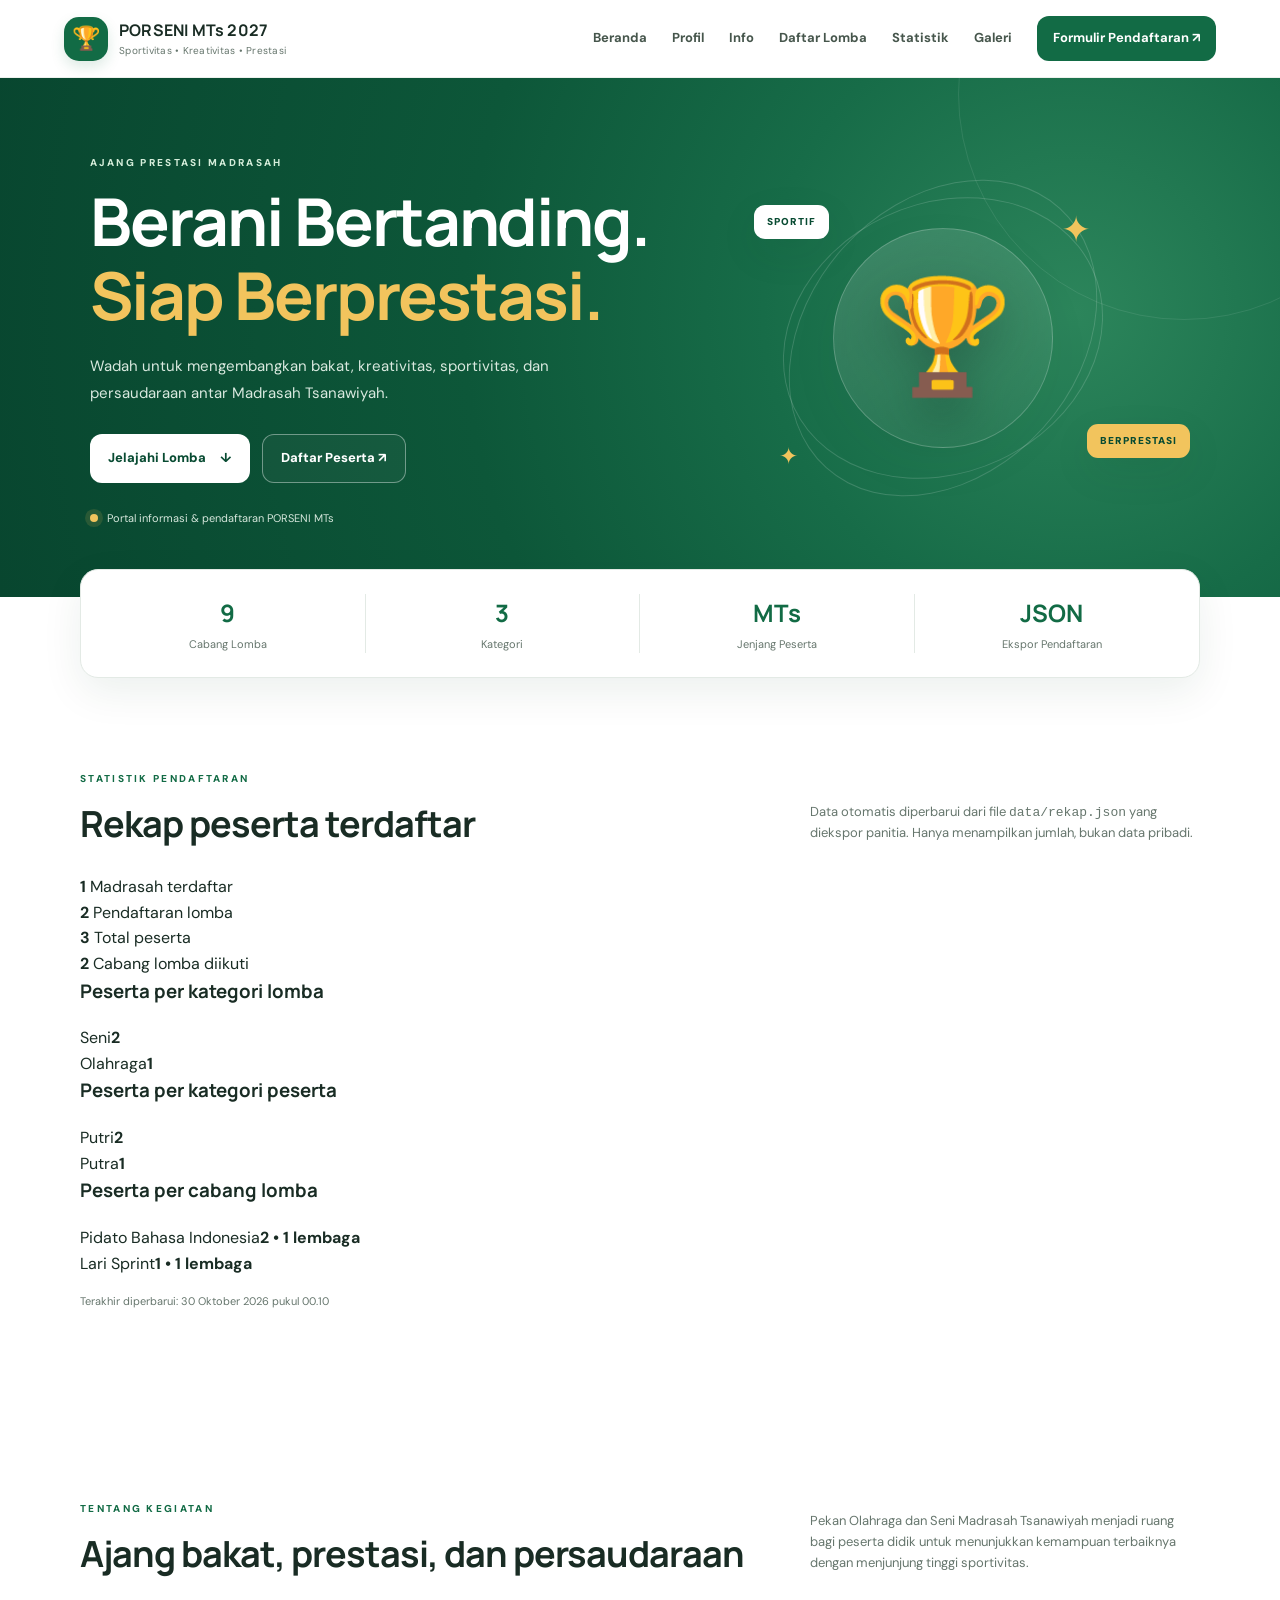
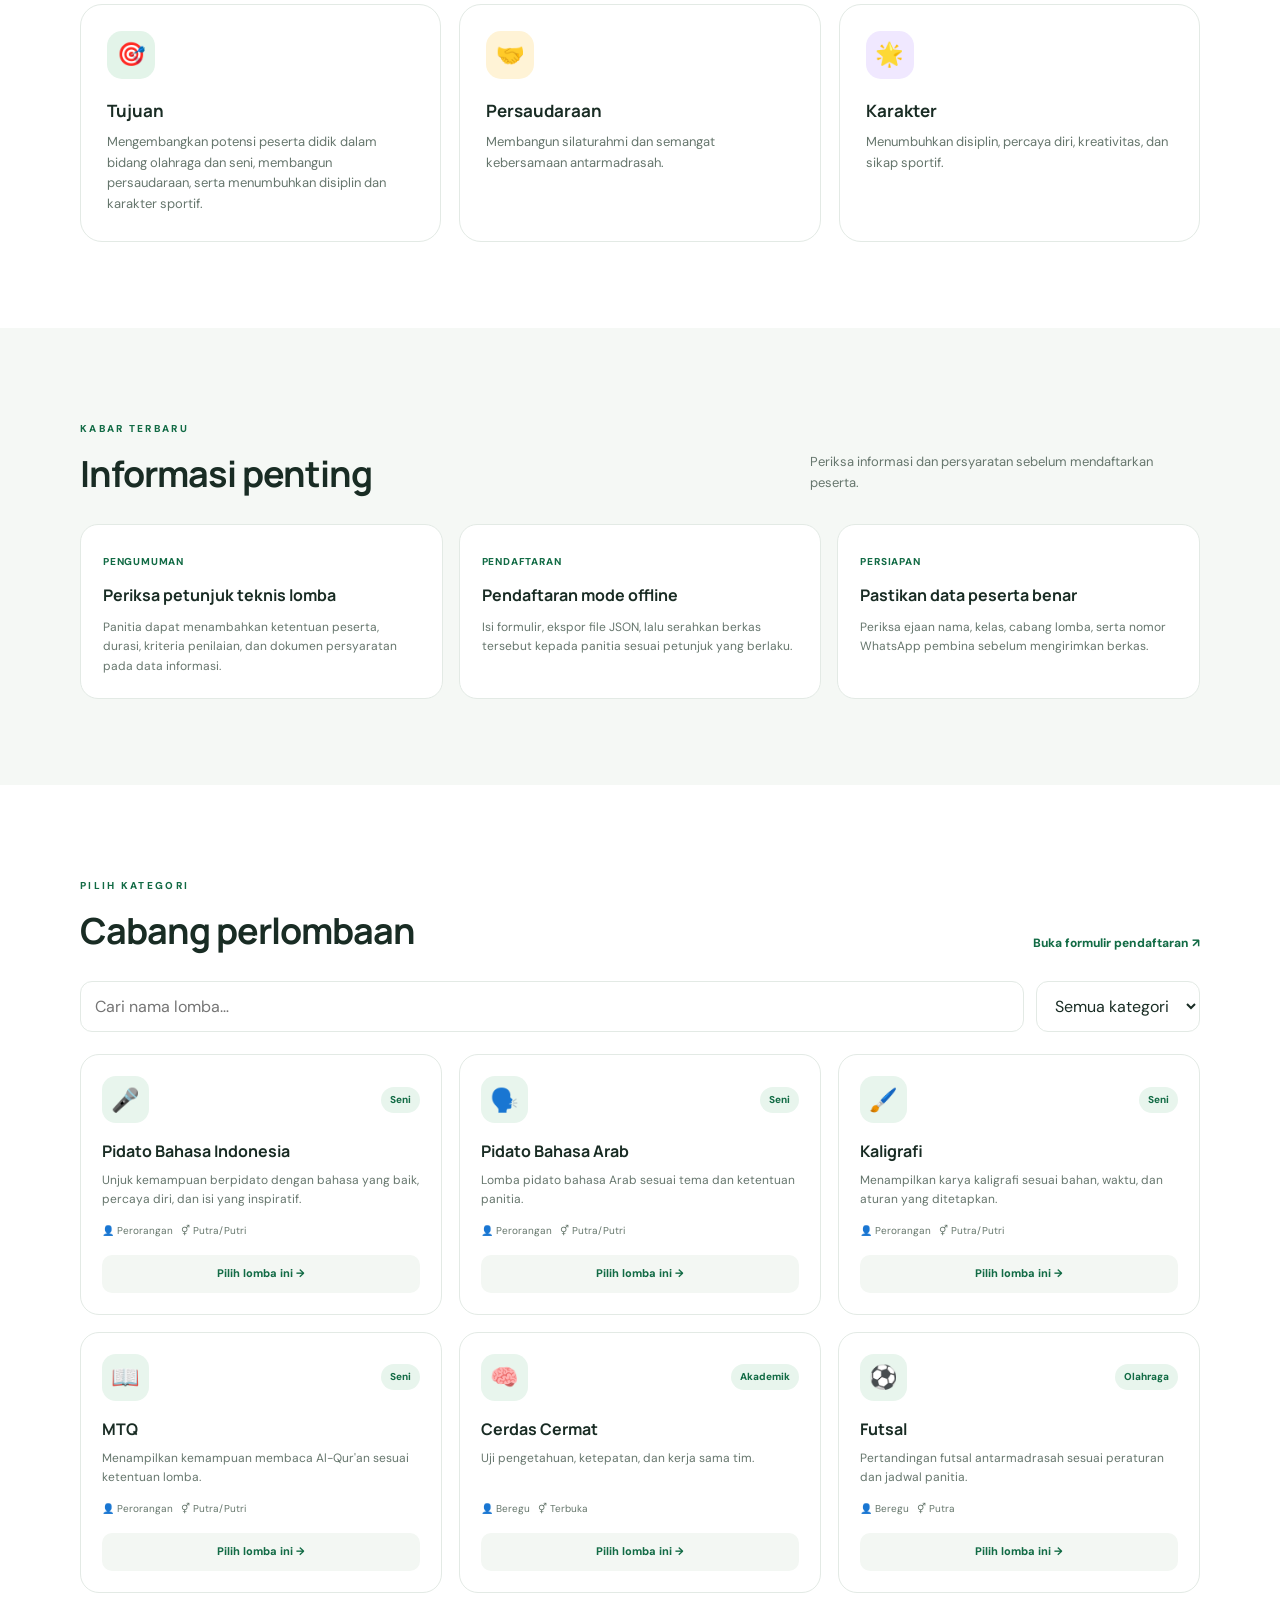
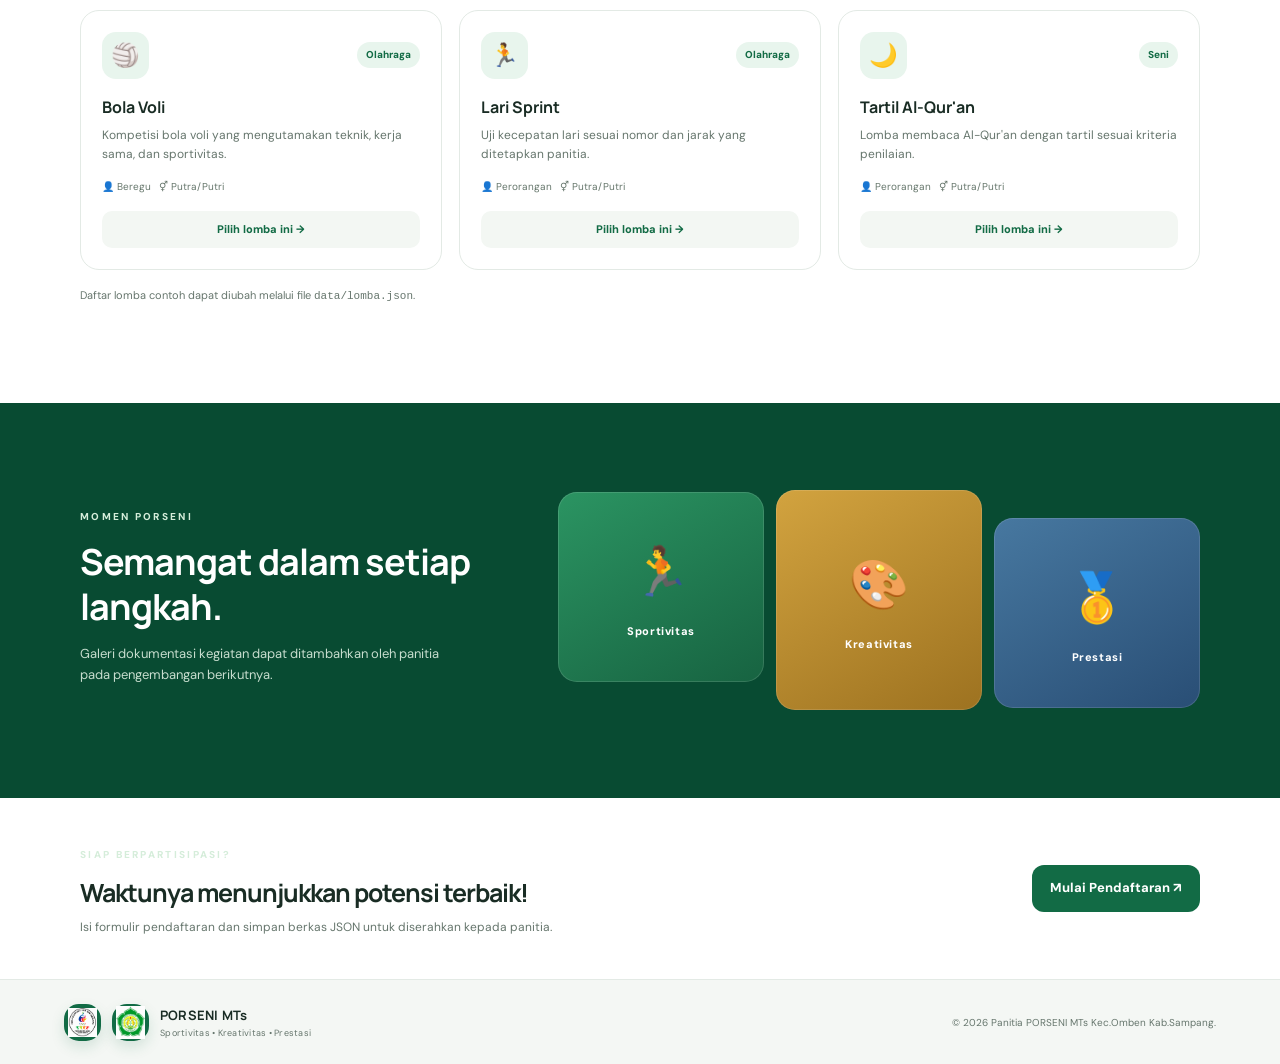
==== index.html @ cd7356ca "Update index.html" ====
<!DOCTYPE html>
<html lang="id">
<head>
  <meta charset="UTF-8">
  <meta name="viewport" content="width=device-width, initial-scale=1">
  <meta name="theme-color" content="#126b45">
  <title>PORSENI MTs | Portal Resmi</title>
  <link rel="icon" type="image/png" href="Porseni MTs.png">
  <link rel="stylesheet" href="style.css">
</head>
<body>
<header class="site-header">
  <a class="brand" href="#beranda" aria-label="PORSENI MTs Beranda">
    <span class="brand-mark">🏆</span>
    <span><b>PORSENI MTs 2027</b><small>Sportivitas • Kreativitas • Prestasi</small></span>
  </a>
  <button class="menu-toggle" id="menuToggle" aria-label="Buka menu">☰</button>
  <nav id="mainNav">
    <a href="#beranda">Beranda</a><a href="#profil">Profil</a><a href="#informasi">Info</a>
    <a href="#lomba">Daftar Lomba</a><a href="#statistik-pendaftaran">Statistik</a><a href="#galeri">Galeri</a><a class="nav-cta" href="pendaftaran.html">Formulir Pendaftaran ↗</a>
  </nav>
</header>

<main>
  <section class="hero" id="beranda">
    <div class="hero-content">
      <span class="eyebrow">AJANG PRESTASI MADRASAH</span>
      <h1>Berani Bertanding.<br><em>Siap Berprestasi.</em></h1>
      <p>Wadah untuk mengembangkan bakat, kreativitas, sportivitas, dan persaudaraan antar Madrasah Tsanawiyah.</p>
      <div class="hero-actions"><a class="btn btn-light" href="#lomba">Jelajahi Lomba <span>↓</span></a><a class="btn btn-outline" href="pendaftaran.html">Daftar Peserta ↗</a></div>
      <div class="hero-note"><span class="live-dot"></span> Portal informasi & pendaftaran PORSENI MTs</div>
    </div>
    <div class="hero-art" aria-hidden="true">
      <div class="orbit orbit-one"></div><div class="orbit orbit-two"></div>
      <div class="trophy">🏆</div><div class="art-tag tag-one">SPORTIF</div><div class="art-tag tag-two">BERPRESTASI</div>
      <div class="art-star star-one">✦</div><div class="art-star star-two">✦</div>
    </div>
  </section>

  <section class="stats section-wrap">
    <div class="stat"><strong id="statLomba">—</strong><span>Cabang Lomba</span></div>
    <div class="stat"><strong id="statKategori">—</strong><span>Kategori</span></div>
    <div class="stat"><strong>MTs</strong><span>Jenjang Peserta</span></div>
    <div class="stat"><strong>JSON</strong><span>Ekspor Pendaftaran</span></div>
  </section>

  <section class="section section-wrap" id="statistik-pendaftaran">
    <div class="section-heading">
      <div><span class="eyebrow dark">STATISTIK PENDAFTARAN</span><h2>Rekap peserta terdaftar</h2></div>
      <p>Data otomatis diperbarui dari file <code>data/rekap.json</code> yang diekspor panitia. Hanya menampilkan jumlah, bukan data pribadi.</p>
    </div>
    <div id="statistikWrap"><div class="empty-state">Memuat data pendaftaran…</div></div>
  </section>

  <section class="section section-wrap" id="profil">
    <div class="section-heading"><div><span class="eyebrow dark">TENTANG KEGIATAN</span><h2>Ajang bakat, prestasi, dan persaudaraan</h2></div><p id="profilRingkas">PORSENI menjadi ruang bagi peserta didik untuk menunjukkan kemampuan terbaiknya dengan menjunjung tinggi sportivitas.</p></div>
    <div class="feature-grid">
      <article class="feature-card"><span class="feature-icon green">🎯</span><h3>Tujuan</h3><p id="profilTujuan">Mengembangkan potensi peserta didik dalam bidang olahraga dan seni.</p></article>
      <article class="feature-card"><span class="feature-icon gold">🤝</span><h3>Persaudaraan</h3><p>Membangun silaturahmi dan semangat kebersamaan antarmadrasah.</p></article>
      <article class="feature-card"><span class="feature-icon purple">🌟</span><h3>Karakter</h3><p>Menumbuhkan disiplin, percaya diri, kreativitas, dan sikap sportif.</p></article>
    </div>
  </section>

  <section class="section tint" id="informasi">
    <div class="section-wrap">
      <div class="section-heading"><div><span class="eyebrow dark">KABAR TERBARU</span><h2>Informasi penting</h2></div><p>Periksa informasi dan persyaratan sebelum mendaftarkan peserta.</p></div>
      <div id="infoList" class="info-grid"><div class="empty-state">Memuat informasi…</div></div>
    </div>
  </section>

  <section class="section section-wrap" id="lomba">
    <div class="section-heading"><div><span class="eyebrow dark">PILIH KATEGORI</span><h2>Cabang perlombaan</h2></div><a class="text-link" href="pendaftaran.html">Buka formulir pendaftaran ↗</a></div>
    <div class="filter-row"><input id="searchLomba" type="search" placeholder="Cari nama lomba…" aria-label="Cari lomba"><select id="filterKategori" aria-label="Filter kategori"><option value="">Semua kategori</option></select></div>
    <div id="lombaGrid" class="competition-grid"><div class="empty-state">Memuat daftar lomba…</div></div>
    <p class="small-note">Daftar lomba contoh dapat diubah melalui file <code>data/lomba.json</code>.</p>
  </section>

  <section class="section gallery-section" id="galeri">
    <div class="section-wrap gallery-inner"><div><span class="eyebrow">MOMEN PORSENI</span><h2>Semangat dalam setiap langkah.</h2><p>Galeri dokumentasi kegiatan dapat ditambahkan oleh panitia pada pengembangan berikutnya.</p></div><div class="gallery-tiles"><div class="gallery-tile tile-a">🏃<span>Sportivitas</span></div><div class="gallery-tile tile-b">🎨<span>Kreativitas</span></div><div class="gallery-tile tile-c">🥇<span>Prestasi</span></div></div></div>
  </section>

  <section class="cta-section section-wrap"><div><span class="eyebrow">SIAP BERPARTISIPASI?</span><h2>Waktunya menunjukkan potensi terbaik!</h2><p>Isi formulir pendaftaran dan simpan berkas JSON untuk diserahkan kepada panitia.</p></div><a class="btn btn-green" href="pendaftaran.html">Mulai Pendaftaran ↗</a></section>
</main>
<footer class="site-footer"><div class="brand footer-brand"><span class="brand-mark"><img src="Porseni MTs.png" width="80%"></span><span class="brand-mark"><img src="kkmts.png" width="80%"></span><span><b>PORSENI MTs</b><small>Sportivitas • Kreativitas • Prestasi</small></span></div><p>© <span id="year"></span> Panitia PORSENI MTs Kec.Omben Kab.Sampang.</p></footer>
<script src="app.js"></script>
</body>
</html>
---- style.css ----
@import url('https://fonts.googleapis.com/css2?family=DM+Sans:wght@400;500;600;700&family=Manrope:wght@400;500;600;700;800&display=swap');
:root{--green:#126b45;--green-dark:#084b32;--green-soft:#e8f5ed;--gold:#f2c45d;--ink:#192c24;--muted:#66766d;--line:#e3eae5;--paper:#fff;--tint:#f5f8f5;--radius:22px;--shadow:0 14px 40px rgba(18,66,43,.08)}
*{box-sizing:border-box}html{scroll-behavior:smooth;scroll-padding-top:88px}body{margin:0;font-family:'DM Sans',Arial,sans-serif;color:var(--ink);background:#fff;line-height:1.6}a{color:inherit;text-decoration:none}button,input,select,textarea{font:inherit}.site-header{height:78px;padding:0 max(5vw,22px);display:flex;align-items:center;justify-content:space-between;background:rgba(255,255,255,.96);border-bottom:1px solid #edf1ed;position:sticky;top:0;z-index:20;backdrop-filter:blur(14px)}.brand{display:flex;align-items:center;gap:11px}.brand-mark{width:44px;height:44px;border-radius:15px;background:var(--green);display:grid;place-items:center;font-size:23px;box-shadow:0 6px 14px #126b4525}.brand b{display:block;font-family:Manrope,sans-serif;font-size:16px;letter-spacing:.2px}.brand small{display:block;color:var(--muted);font-size:10px;letter-spacing:.25px}nav{display:flex;align-items:center;gap:25px;font-size:13px;font-weight:700;color:#46564c}nav a:hover{color:var(--green)}.nav-cta{background:var(--green);color:white!important;padding:12px 16px;border-radius:12px}.menu-toggle{display:none;border:0;background:var(--green-soft);padding:9px 12px;border-radius:10px;font-size:20px}.hero{min-height:510px;padding:70px max(7vw,24px);background:radial-gradient(circle at 84% 45%,#2c855b 0,#176c48 28%,#0d5739 55%,#08462f 100%);color:#fff;display:grid;grid-template-columns:1.1fr .9fr;align-items:center;overflow:hidden;position:relative}.hero:after{content:"";position:absolute;width:450px;height:450px;border:1px solid #ffffff17;border-radius:50%;right:-130px;top:-210px}.hero-content{max-width:620px;position:relative;z-index:2}.eyebrow{display:inline-block;font-size:10px;letter-spacing:2.3px;font-weight:800;color:#d5edda;margin-bottom:14px}.eyebrow.dark{color:var(--green)}h1,h2,h3,p{margin-top:0}h1,h2,h3{font-family:Manrope,'DM Sans',sans-serif}h1{font-size:clamp(38px,5.2vw,66px);line-height:1.12;letter-spacing:-2px;margin-bottom:20px}h1 em{color:var(--gold);font-style:normal}.hero-content>p{color:#d9e9df;max-width:520px;font-size:15px;line-height:1.8}.hero-actions{display:flex;gap:12px;flex-wrap:wrap;margin-top:27px}.btn{display:inline-flex;align-items:center;justify-content:center;gap:14px;border:0;border-radius:12px;padding:13px 18px;font-weight:800;font-size:13px;cursor:pointer;transition:transform .2s,box-shadow .2s}.btn:hover{transform:translateY(-2px);box-shadow:0 8px 20px #0002}.btn-light{background:#fff;color:var(--green-dark)}.btn-outline{border:1px solid #ffffff65;color:#fff;background:#ffffff0a}.btn-green{background:var(--green);color:#fff}.hero-note{font-size:11px;color:#d6e7dc;margin-top:27px;display:flex;align-items:center;gap:9px}.live-dot{width:8px;height:8px;border-radius:50%;background:var(--gold);box-shadow:0 0 0 5px #f2c45d22}.hero-art{height:350px;position:relative;display:grid;place-items:center}.orbit{position:absolute;border:1px solid #ffffff28;border-radius:50%;transform:rotate(-25deg)}.orbit-one{width:330px;height:270px}.orbit-two{width:270px;height:350px;transform:rotate(42deg)}.trophy{width:220px;height:220px;border-radius:50%;display:grid;place-items:center;background:linear-gradient(145deg,#ffffff25,#ffffff08);border:1px solid #ffffff36;font-size:112px;filter:drop-shadow(0 20px 22px #002b1b66);animation:float 4s ease-in-out infinite}.art-tag{position:absolute;background:#fff;color:var(--green-dark);border-radius:11px;padding:9px 13px;font-size:10px;font-weight:900;letter-spacing:1px;box-shadow:var(--shadow)}.tag-one{top:42px;left:12%}.tag-two{right:0;bottom:55px;background:var(--gold)}.art-star{position:absolute;color:var(--gold);font-size:36px}.star-one{top:38px;right:20%}.star-two{bottom:38px;left:17%;font-size:23px}@keyframes float{50%{transform:translateY(-10px) rotate(2deg)}}.section-wrap{width:min(1120px,90%);margin-inline:auto}.stats{display:grid;grid-template-columns:repeat(4,1fr);background:white;border:1px solid var(--line);border-radius:18px;box-shadow:var(--shadow);margin-top:-28px;position:relative;z-index:3;padding:24px 10px}.stat{text-align:center;border-right:1px solid var(--line);display:flex;flex-direction:column;gap:3px}.stat:last-child{border:0}.stat strong{font-family:Manrope,sans-serif;color:var(--green);font-size:24px}.stat span{font-size:11px;color:var(--muted)}.section{padding:86px 0}.section-heading{display:flex;justify-content:space-between;align-items:end;gap:30px;margin-bottom:28px}.section-heading h2,.gallery-inner h2,.cta-section h2{font-size:clamp(25px,3vw,36px);line-height:1.25;letter-spacing:-1px;margin-bottom:0}.section-heading>p{max-width:390px;color:var(--muted);font-size:13px;margin-bottom:2px}.feature-grid{display:grid;grid-template-columns:repeat(3,1fr);gap:18px}.feature-card{border:1px solid var(--line);border-radius:var(--radius);padding:26px;background:white;transition:.2s}.feature-card:hover{transform:translateY(-4px);box-shadow:var(--shadow)}.feature-icon{display:grid;place-items:center;width:48px;height:48px;border-radius:15px;font-size:23px;margin-bottom:18px}.feature-icon.green{background:#e3f4e9}.feature-icon.gold{background:#fff3d6}.feature-icon.purple{background:#f0e8ff}.feature-card h3{font-size:17px;margin-bottom:8px}.feature-card p{font-size:13px;color:var(--muted);margin-bottom:0}.tint{background:var(--tint)}.info-grid{display:grid;grid-template-columns:repeat(3,1fr);gap:16px}.info-card{padding:22px;border:1px solid var(--line);border-radius:18px;background:#fff}.info-date{font-size:10px;color:var(--green);font-weight:800;letter-spacing:.8px}.info-card h3{font-size:16px;margin:10px 0}.info-card p{font-size:12px;color:var(--muted);margin:0}.text-link{font-size:12px;color:var(--green);font-weight:800}.filter-row{display:flex;gap:12px;margin-bottom:22px}.filter-row input,.filter-row select{border:1px solid var(--line);background:white;border-radius:12px;padding:12px 14px;outline:none;color:var(--ink)}.filter-row input{flex:1;min-width:0}.filter-row input:focus,.filter-row select:focus{border-color:var(--green);box-shadow:0 0 0 3px #126b4515}.competition-grid{display:grid;grid-template-columns:repeat(3,1fr);gap:17px}.competition-card{border:1px solid var(--line);border-radius:19px;padding:21px;background:#fff;display:flex;flex-direction:column;min-height:225px;transition:.2s}.competition-card:hover{transform:translateY(-3px);box-shadow:var(--shadow)}.comp-top{display:flex;align-items:center;justify-content:space-between;gap:10px}.comp-icon{height:47px;width:47px;display:grid;place-items:center;background:var(--green-soft);border-radius:14px;font-size:23px}.pill{font-size:10px;font-weight:800;color:var(--green);background:var(--green-soft);padding:5px 9px;border-radius:30px}.competition-card h3{font-size:16px;margin:16px 0 6px}.competition-card p{font-size:12px;color:var(--muted);margin-bottom:14px;flex:1}.comp-meta{display:flex;gap:8px;flex-wrap:wrap;font-size:10px;color:#65766b}.comp-register{display:block;text-align:center;background:#f3f7f3;color:var(--green);font-weight:800;font-size:11px;padding:10px;border-radius:10px;margin-top:16px}.small-note{font-size:11px;color:var(--muted);margin-top:17px}.gallery-section{background:var(--green-dark);color:white;padding:75px 0;overflow:hidden}.gallery-inner{display:grid;grid-template-columns:.8fr 1.2fr;align-items:center;gap:50px}.gallery-inner>div:first-child>p{font-size:13px;color:#c7ddce;margin-top:15px;max-width:360px}.gallery-tiles{height:245px;display:grid;grid-template-columns:1fr 1fr 1fr;gap:12px;align-items:center}.gallery-tile{height:190px;border-radius:19px;display:flex;flex-direction:column;justify-content:center;align-items:center;gap:12px;font-size:48px;box-shadow:inset 0 0 0 1px #ffffff20}.gallery-tile span{font-size:11px;font-weight:800;letter-spacing:.6px}.tile-a{background:linear-gradient(150deg,#2b9462,#176341);transform:translateY(-13px)}.tile-b{background:linear-gradient(150deg,#d2a33f,#9d7220);height:220px}.tile-c{background:linear-gradient(150deg,#4778a0,#294e75);transform:translateY(13px)}.cta-section{padding:42px 0;display:flex;align-items:center;justify-content:space-between;gap:24px}.cta-section h2{font-size:25px}.cta-section p{color:var(--muted);font-size:12px;margin:10px 0 0}.site-footer{background:#f4f7f4;border-top:1px solid var(--line);padding:24px max(5vw,22px);display:flex;justify-content:space-between;align-items:center;gap:18px}.site-footer>p{font-size:10px;color:var(--muted);margin:0;text-align:right}.footer-brand .brand-mark{width:37px;height:37px;font-size:18px}.footer-brand b{font-size:13px}.footer-brand small{font-size:9px}.empty-state{grid-column:1/-1;border:1px dashed #cdd9cf;padding:28px;text-align:center;color:var(--muted);border-radius:15px;font-size:13px}.hidden{display:none!important}
@media(max-width:850px){.site-header{padding-inline:5%;height:70px}.menu-toggle{display:block}nav{display:none;position:absolute;left:0;right:0;top:69px;background:white;padding:16px 5% 22px;box-shadow:0 15px 20px #173e2914;flex-direction:column;align-items:stretch;gap:0;border-bottom:1px solid var(--line)}nav.open{display:flex}nav a{padding:12px 5px}.nav-cta{text-align:center;margin-top:8px}.hero{grid-template-columns:1fr;padding:58px 7% 25px}.hero-art{height:250px;max-width:440px;width:100%;margin:auto}.trophy{width:170px;height:170px;font-size:84px}.orbit-one{width:270px;height:210px}.orbit-two{width:220px;height:290px}.tag-one{left:7%;top:22px}.tag-two{right:3%;bottom:25px}.stats{width:90%;grid-template-columns:repeat(2,1fr);gap:18px;padding:20px 8px}.stat:nth-child(2){border:0}.stat:nth-child(3),.stat:nth-child(4){padding-top:12px;border-top:1px solid var(--line)}.section{padding:62px 0}.section-heading{align-items:start;flex-direction:column;gap:12px}.feature-grid,.info-grid,.competition-grid{grid-template-columns:repeat(2,1fr)}.gallery-inner{grid-template-columns:1fr;gap:25px}.gallery-tiles{max-width:550px;width:100%;margin:auto}.cta-section{align-items:flex-start;flex-direction:column}.site-footer{align-items:flex-start;flex-direction:column}.site-footer>p{text-align:left}}
@media(max-width:520px){h1{font-size:43px}.hero-content>p{font-size:13px}.hero-art{height:225px}.feature-grid,.info-grid,.competition-grid{grid-template-columns:1fr}.feature-card{padding:22px}.section-heading h2{font-size:28px}.filter-row{flex-direction:column}.filter-row select{width:100%}.gallery-tiles{gap:8px;height:200px}.gallery-tile{height:155px;font-size:38px}.tile-b{height:185px}.gallery-tile span{font-size:9px}.cta-section h2{font-size:24px}.stats{margin-top:-18px}.stat strong{font-size:21px}}
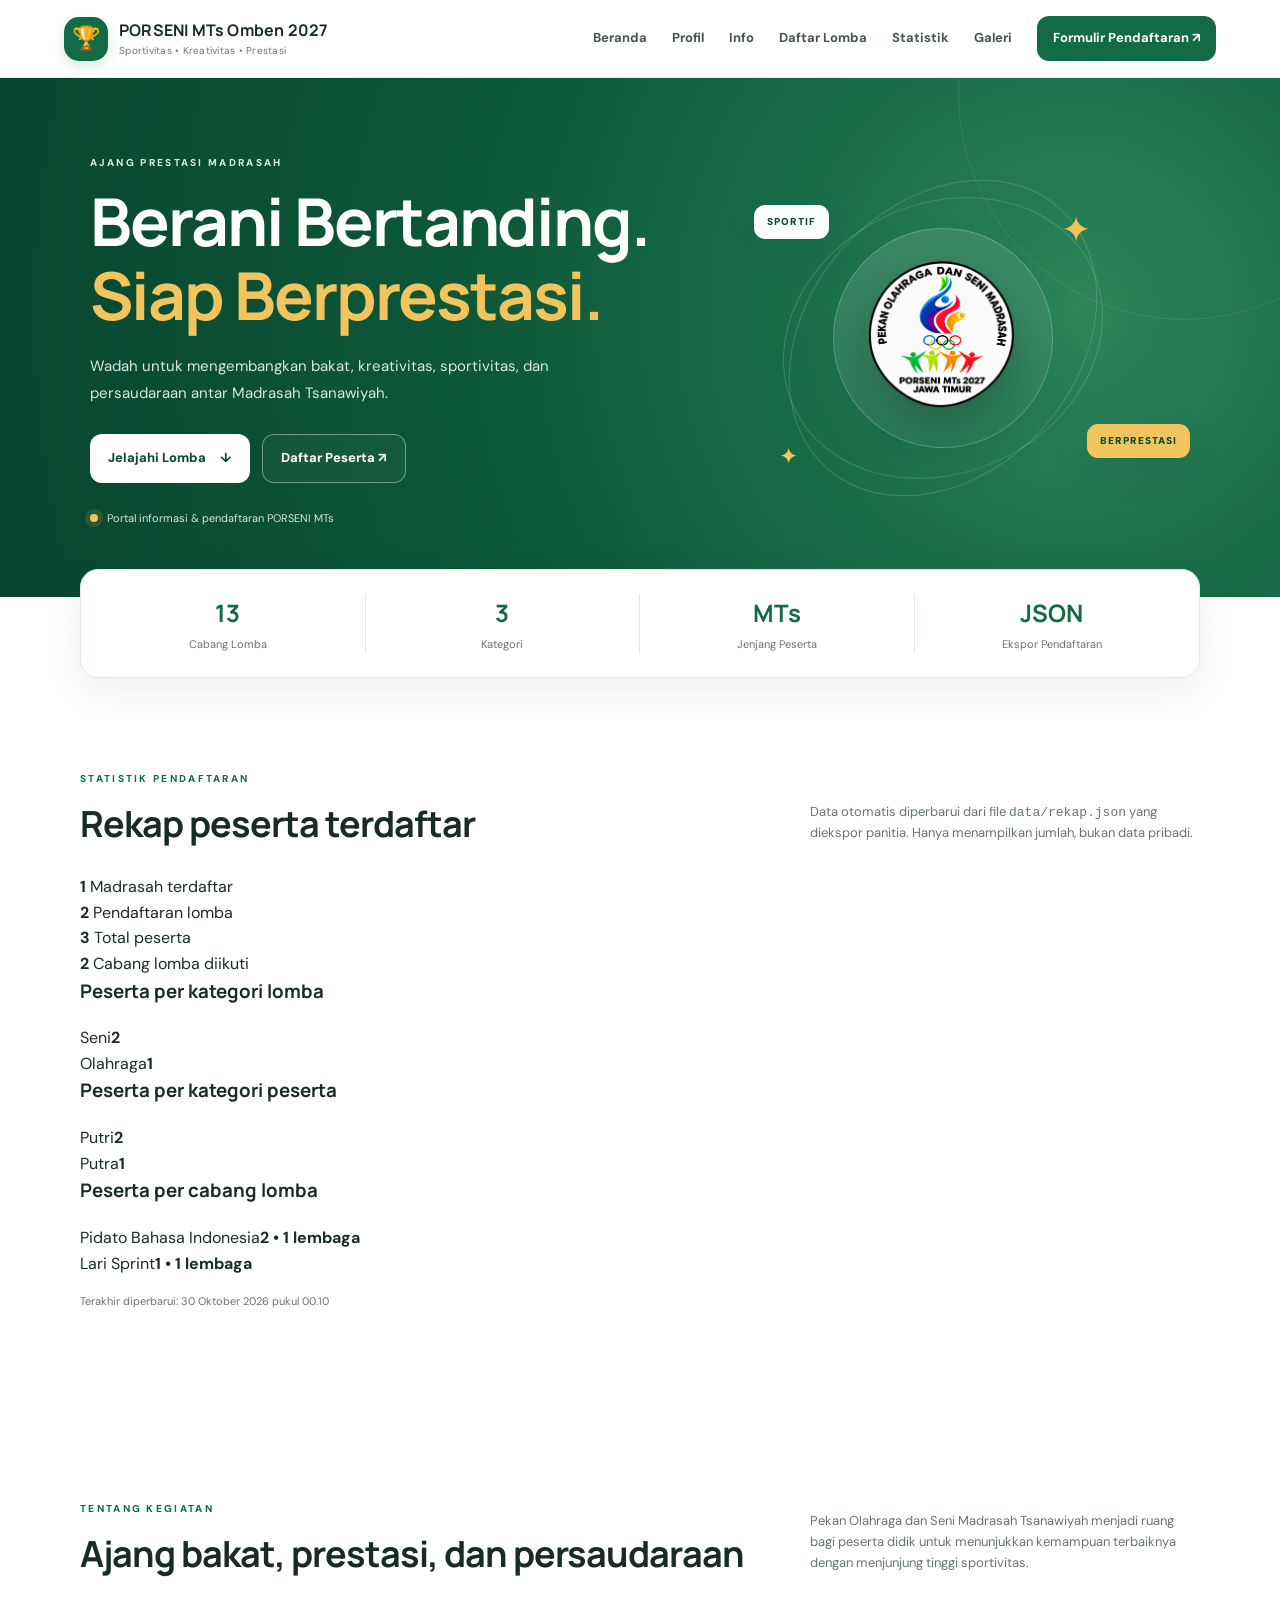
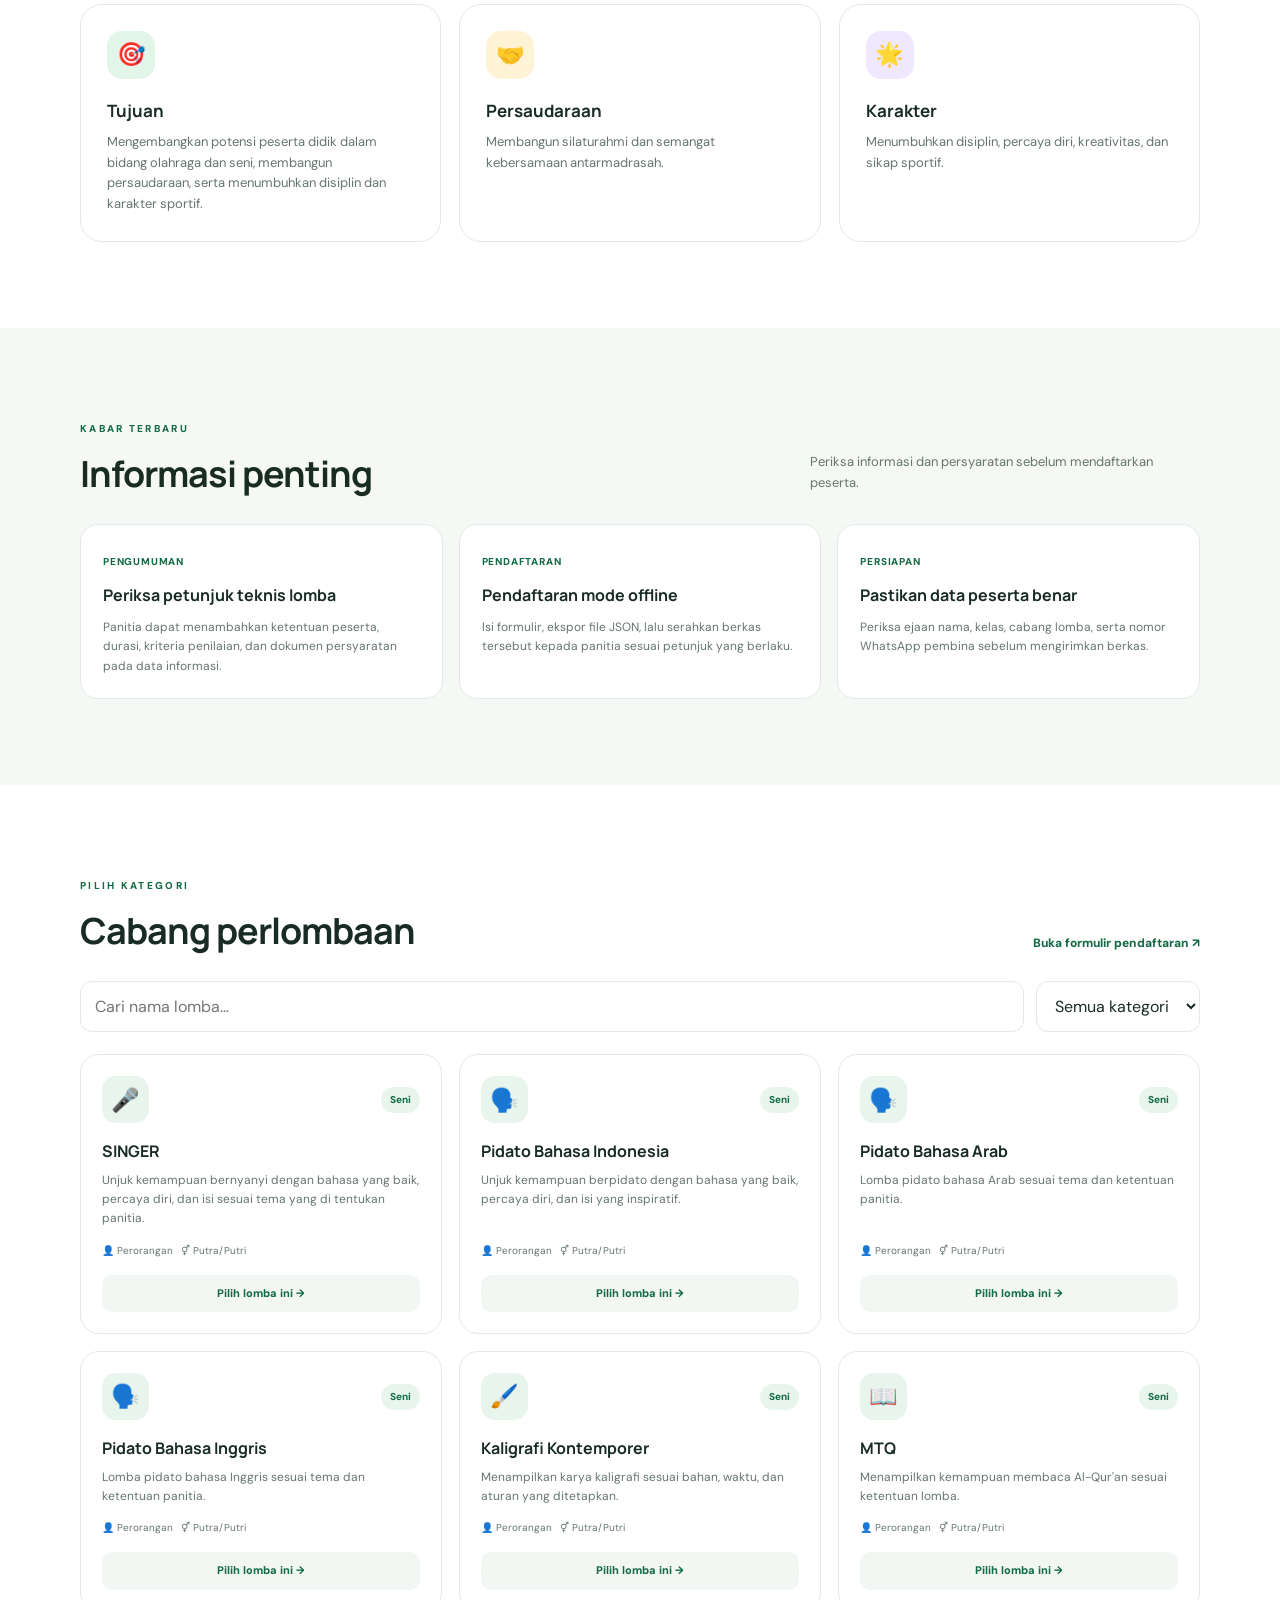
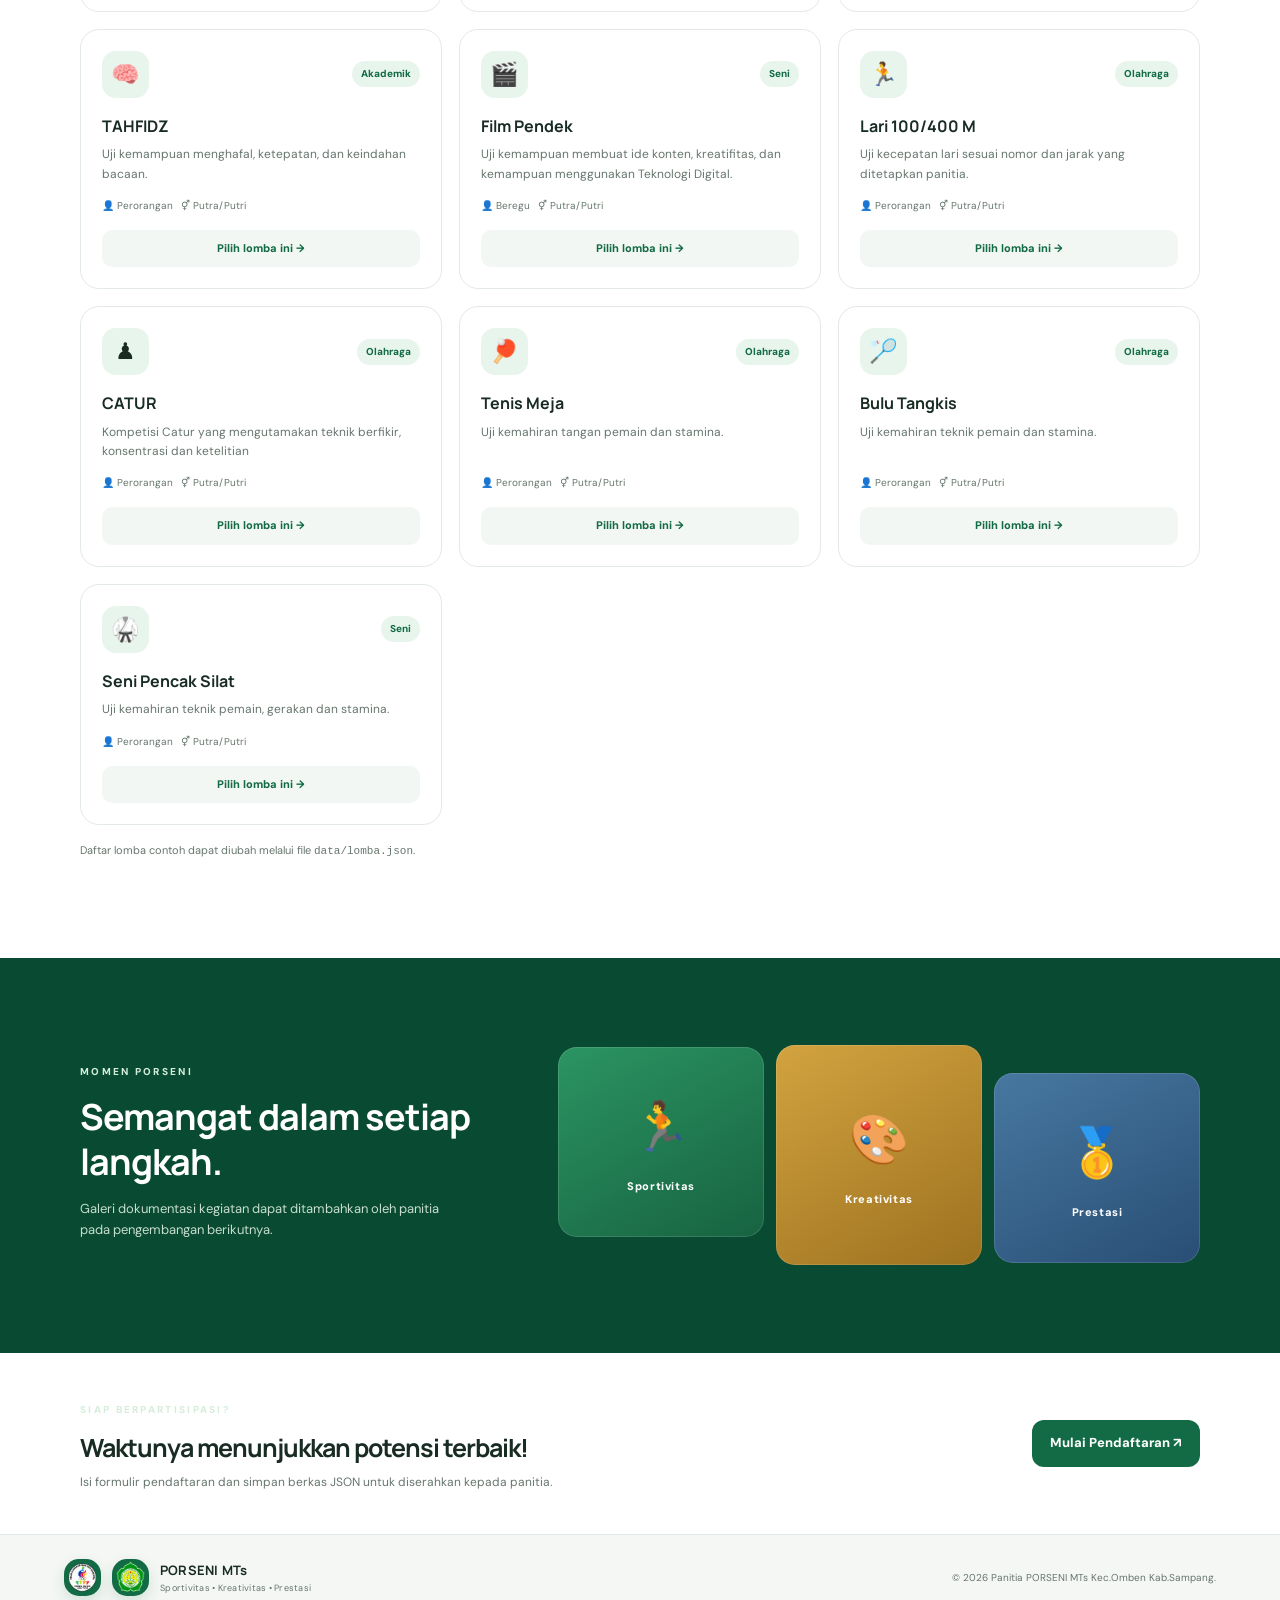
==== commit 07760836: "Update index.html" ====
--- a/index.html
+++ b/index.html
@@ -12,7 +12,7 @@
 <header class="site-header">
   <a class="brand" href="#beranda" aria-label="PORSENI MTs Beranda">
     <span class="brand-mark">🏆</span>
-    <span><b>PORSENI MTs 2027</b><small>Sportivitas • Kreativitas • Prestasi</small></span>
+    <span><b>PORSENI MTs Omben 2027</b><small>Sportivitas • Kreativitas • Prestasi</small></span>
   </a>
   <button class="menu-toggle" id="menuToggle" aria-label="Buka menu">☰</button>
   <nav id="mainNav">
@@ -32,7 +32,7 @@
     </div>
     <div class="hero-art" aria-hidden="true">
       <div class="orbit orbit-one"></div><div class="orbit orbit-two"></div>
-      <div class="trophy">🏆</div><div class="art-tag tag-one">SPORTIF</div><div class="art-tag tag-two">BERPRESTASI</div>
+      <div class="trophy"><img src="Porseni MTs.png" width="70%"></div><div class="art-tag tag-one">SPORTIF</div><div class="art-tag tag-two">BERPRESTASI</div>
       <div class="art-star star-one">✦</div><div class="art-star star-two">✦</div>
     </div>
   </section>
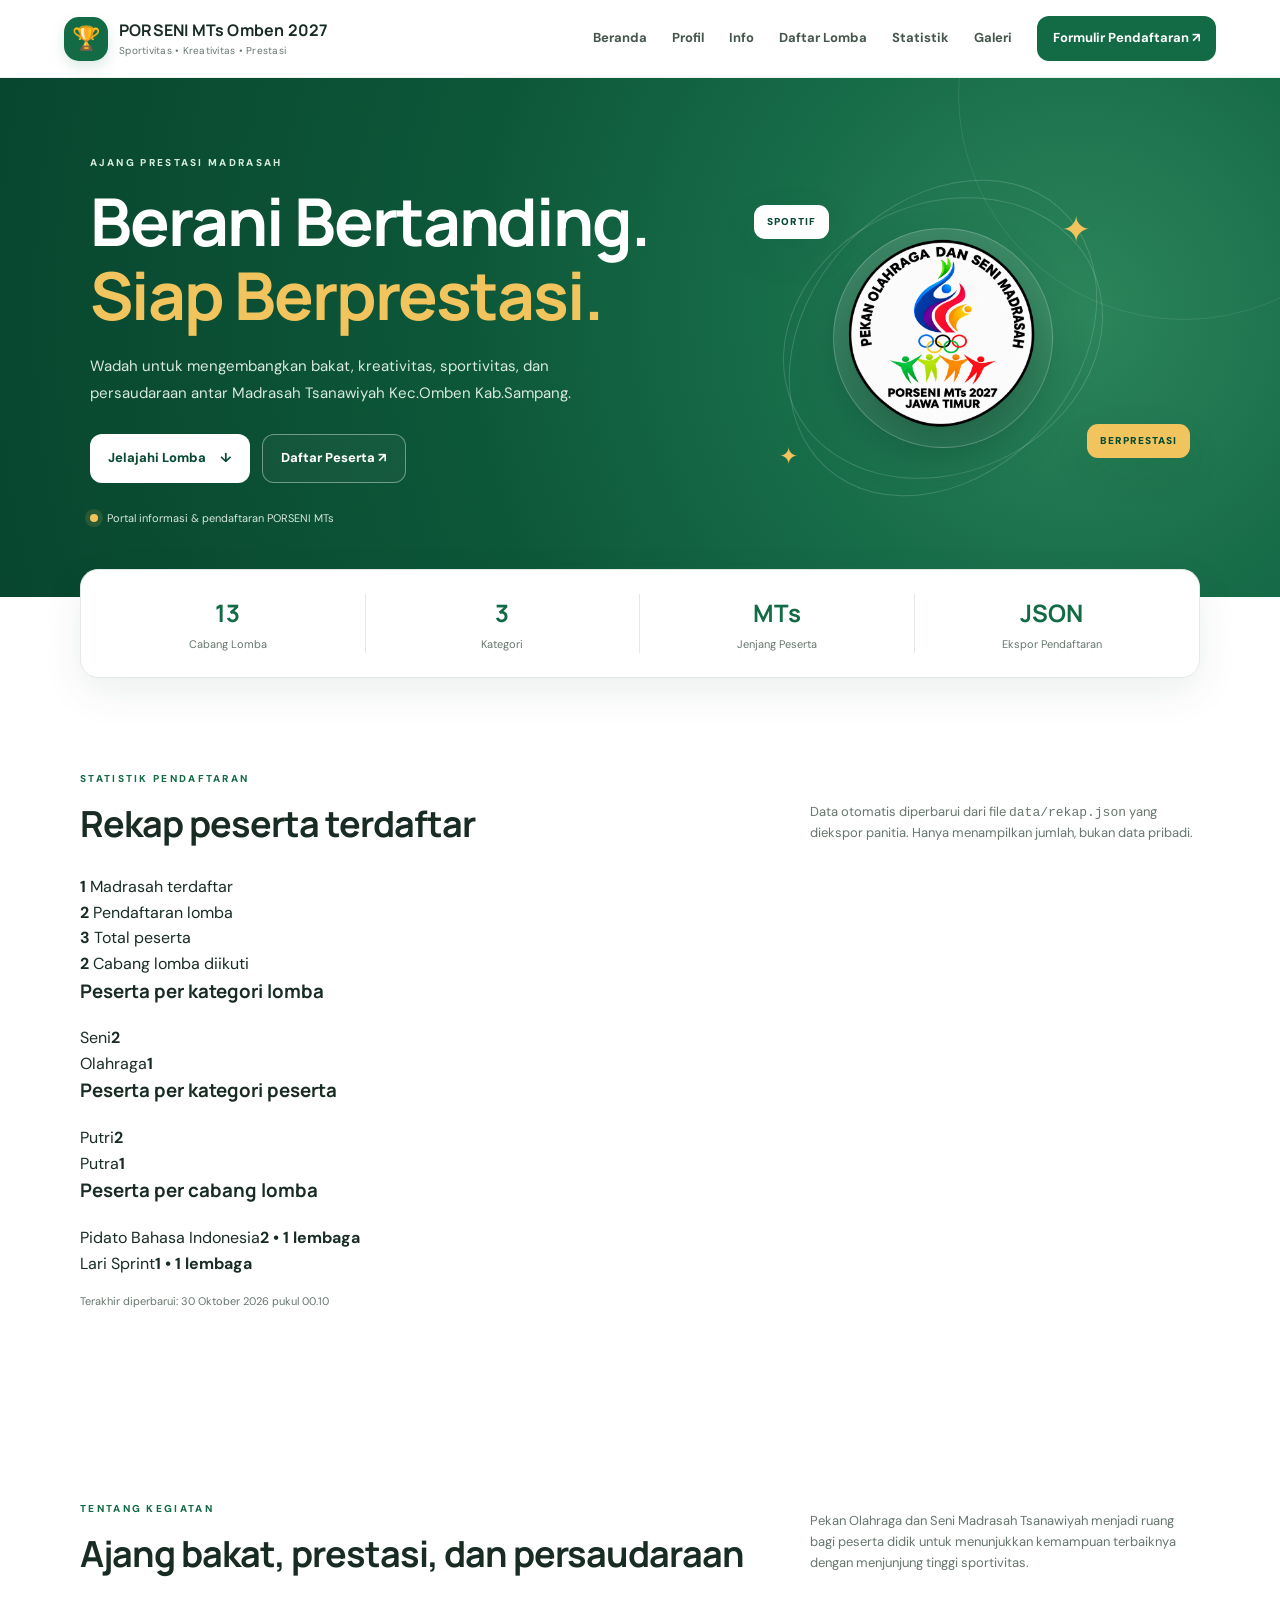
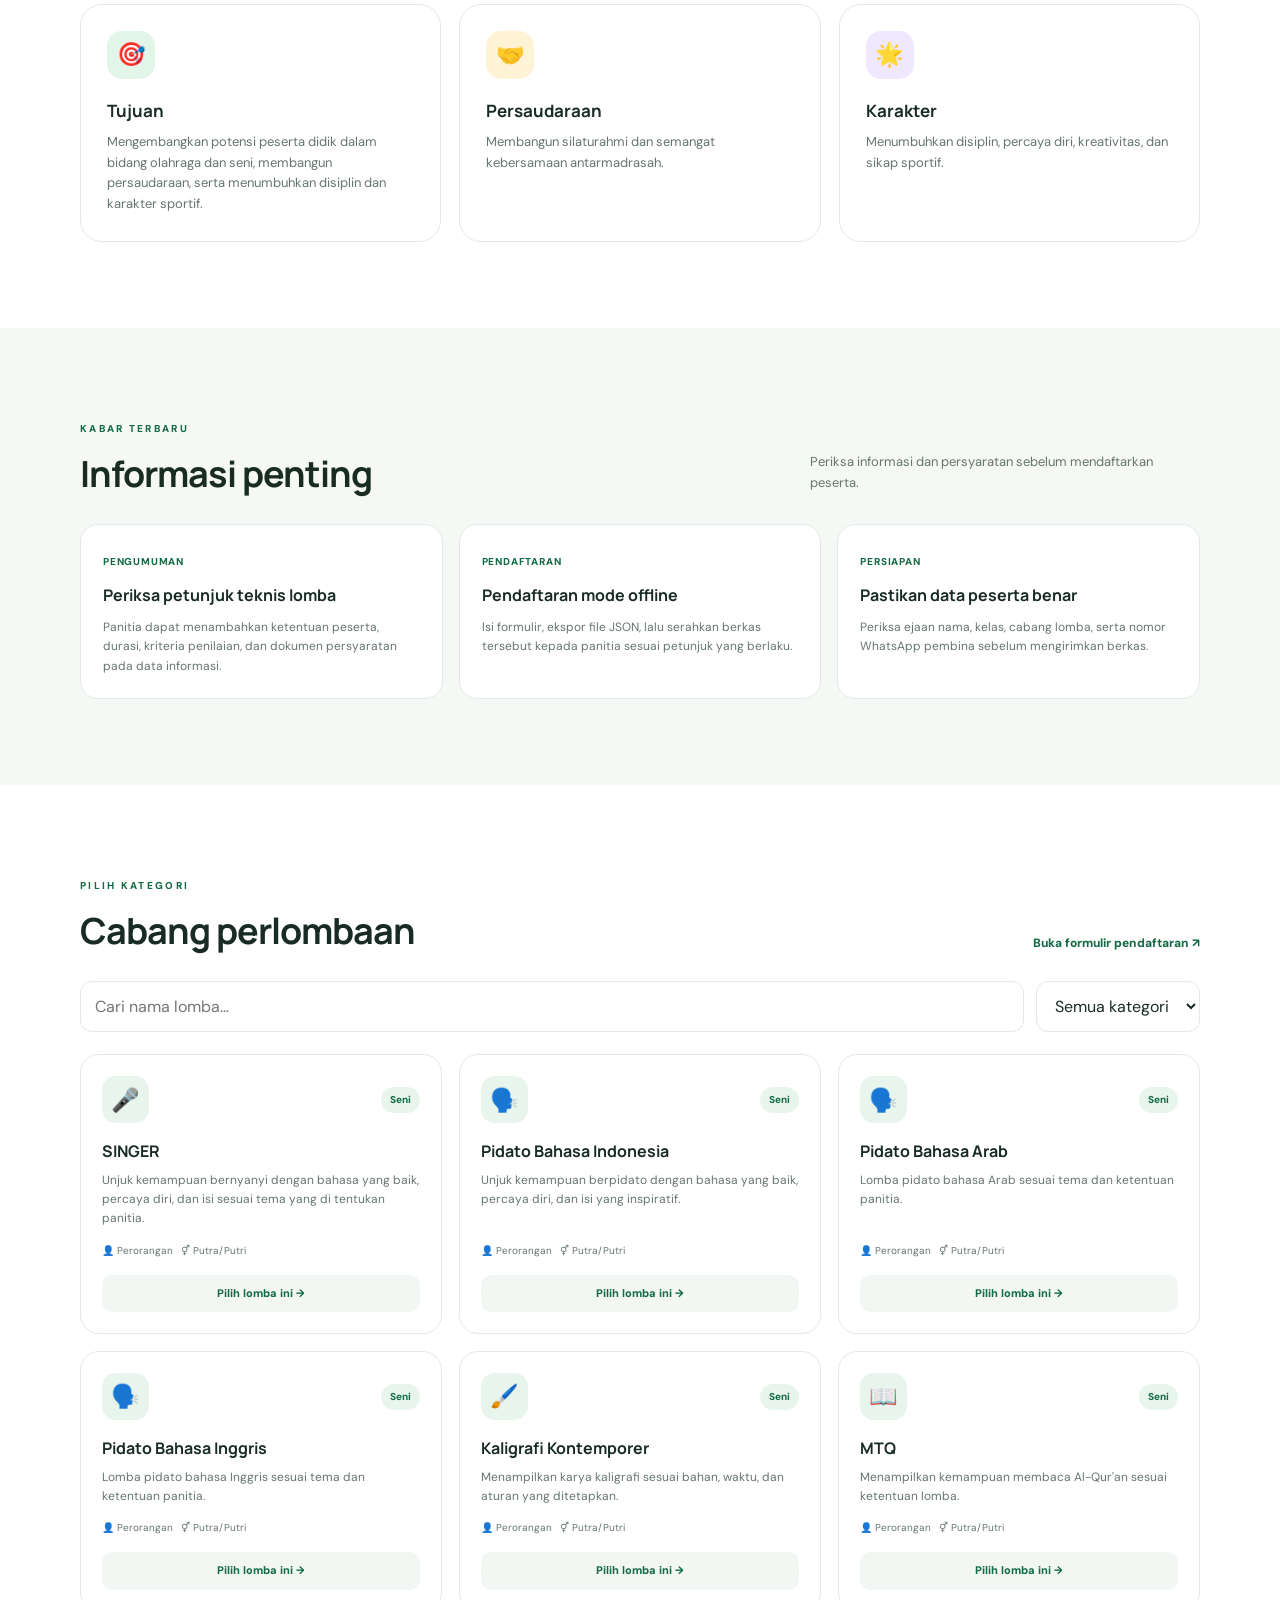
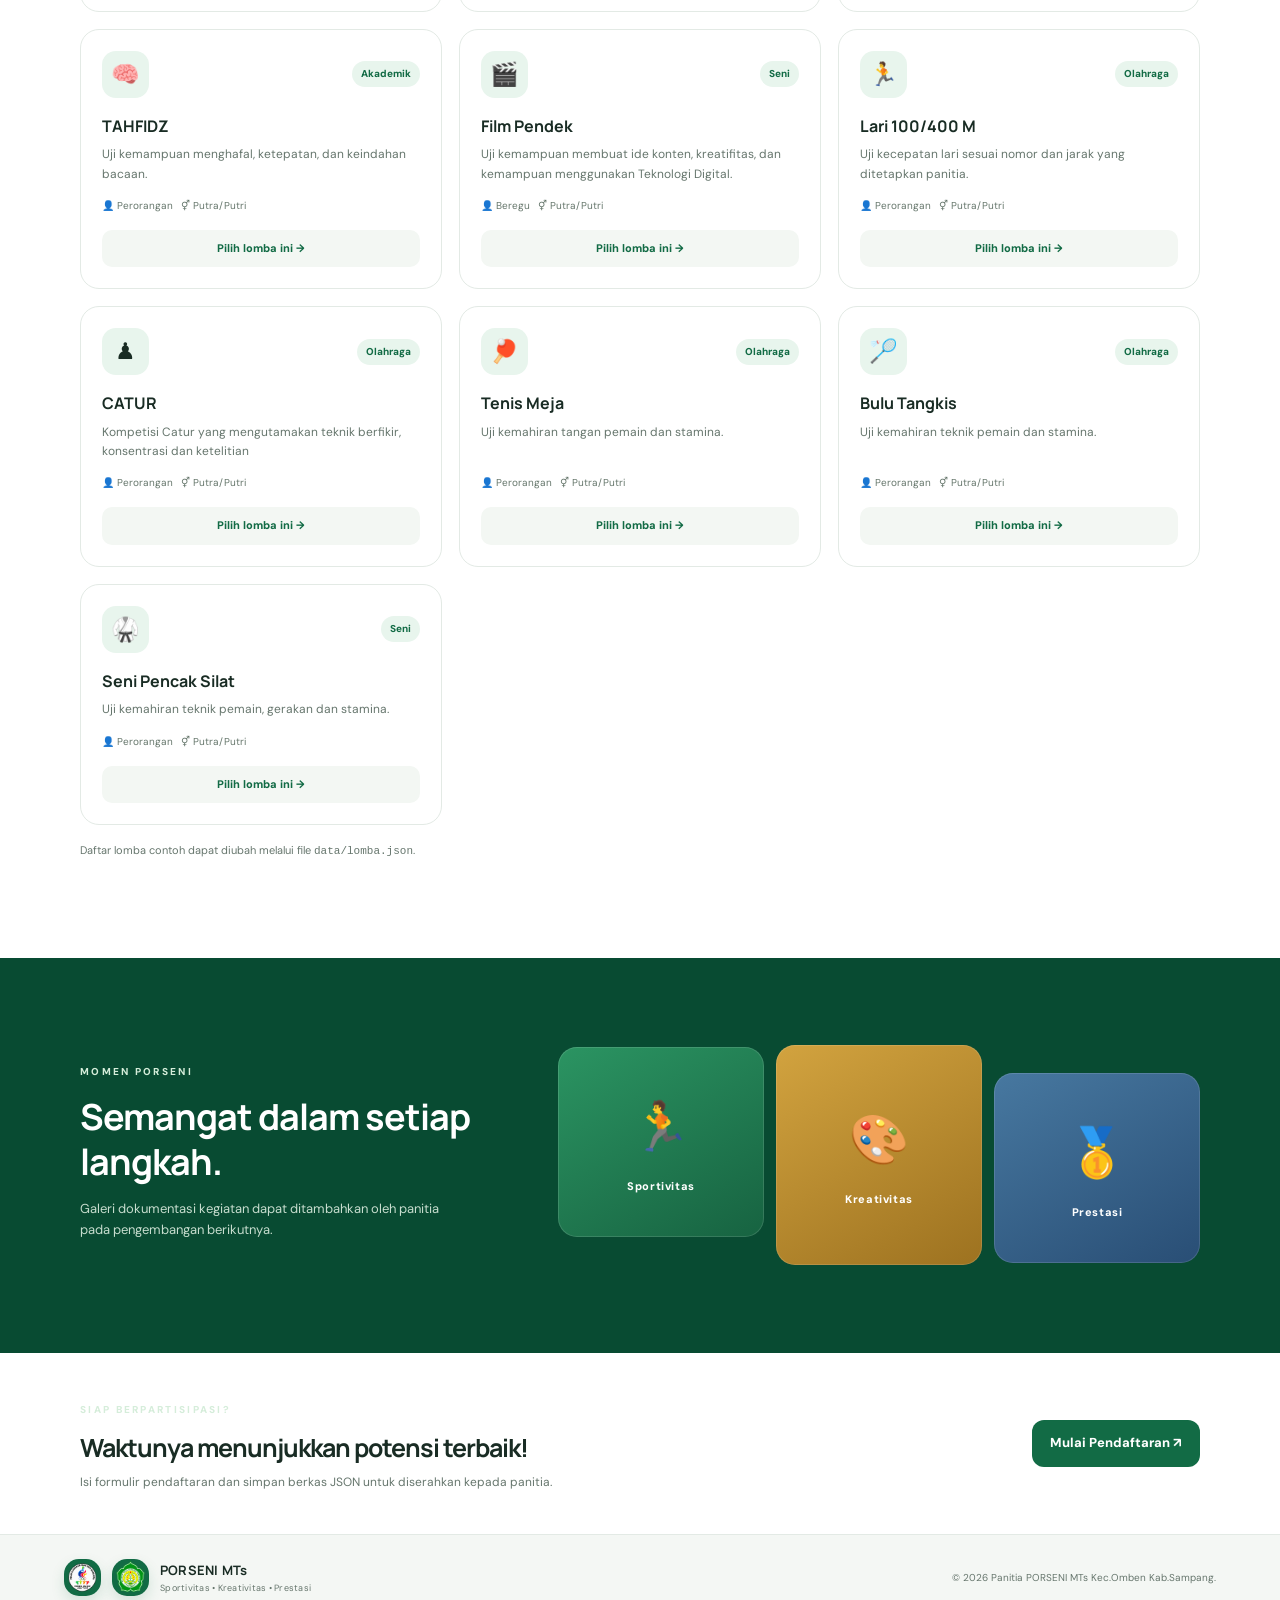
==== commit d5d887f6: "Update index.html" ====
--- a/index.html
+++ b/index.html
@@ -26,13 +26,13 @@
     <div class="hero-content">
       <span class="eyebrow">AJANG PRESTASI MADRASAH</span>
       <h1>Berani Bertanding.<br><em>Siap Berprestasi.</em></h1>
-      <p>Wadah untuk mengembangkan bakat, kreativitas, sportivitas, dan persaudaraan antar Madrasah Tsanawiyah.</p>
+      <p>Wadah untuk mengembangkan bakat, kreativitas, sportivitas, dan persaudaraan antar Madrasah Tsanawiyah Kec.Omben Kab.Sampang.</p>
       <div class="hero-actions"><a class="btn btn-light" href="#lomba">Jelajahi Lomba <span>↓</span></a><a class="btn btn-outline" href="pendaftaran.html">Daftar Peserta ↗</a></div>
       <div class="hero-note"><span class="live-dot"></span> Portal informasi & pendaftaran PORSENI MTs</div>
     </div>
     <div class="hero-art" aria-hidden="true">
       <div class="orbit orbit-one"></div><div class="orbit orbit-two"></div>
-      <div class="trophy"><img src="Porseni MTs.png" width="70%"></div><div class="art-tag tag-one">SPORTIF</div><div class="art-tag tag-two">BERPRESTASI</div>
+      <div class="trophy"><img src="Porseni MTs.png" width="90%"></div><div class="art-tag tag-one">SPORTIF</div><div class="art-tag tag-two">BERPRESTASI</div>
       <div class="art-star star-one">✦</div><div class="art-star star-two">✦</div>
     </div>
   </section>
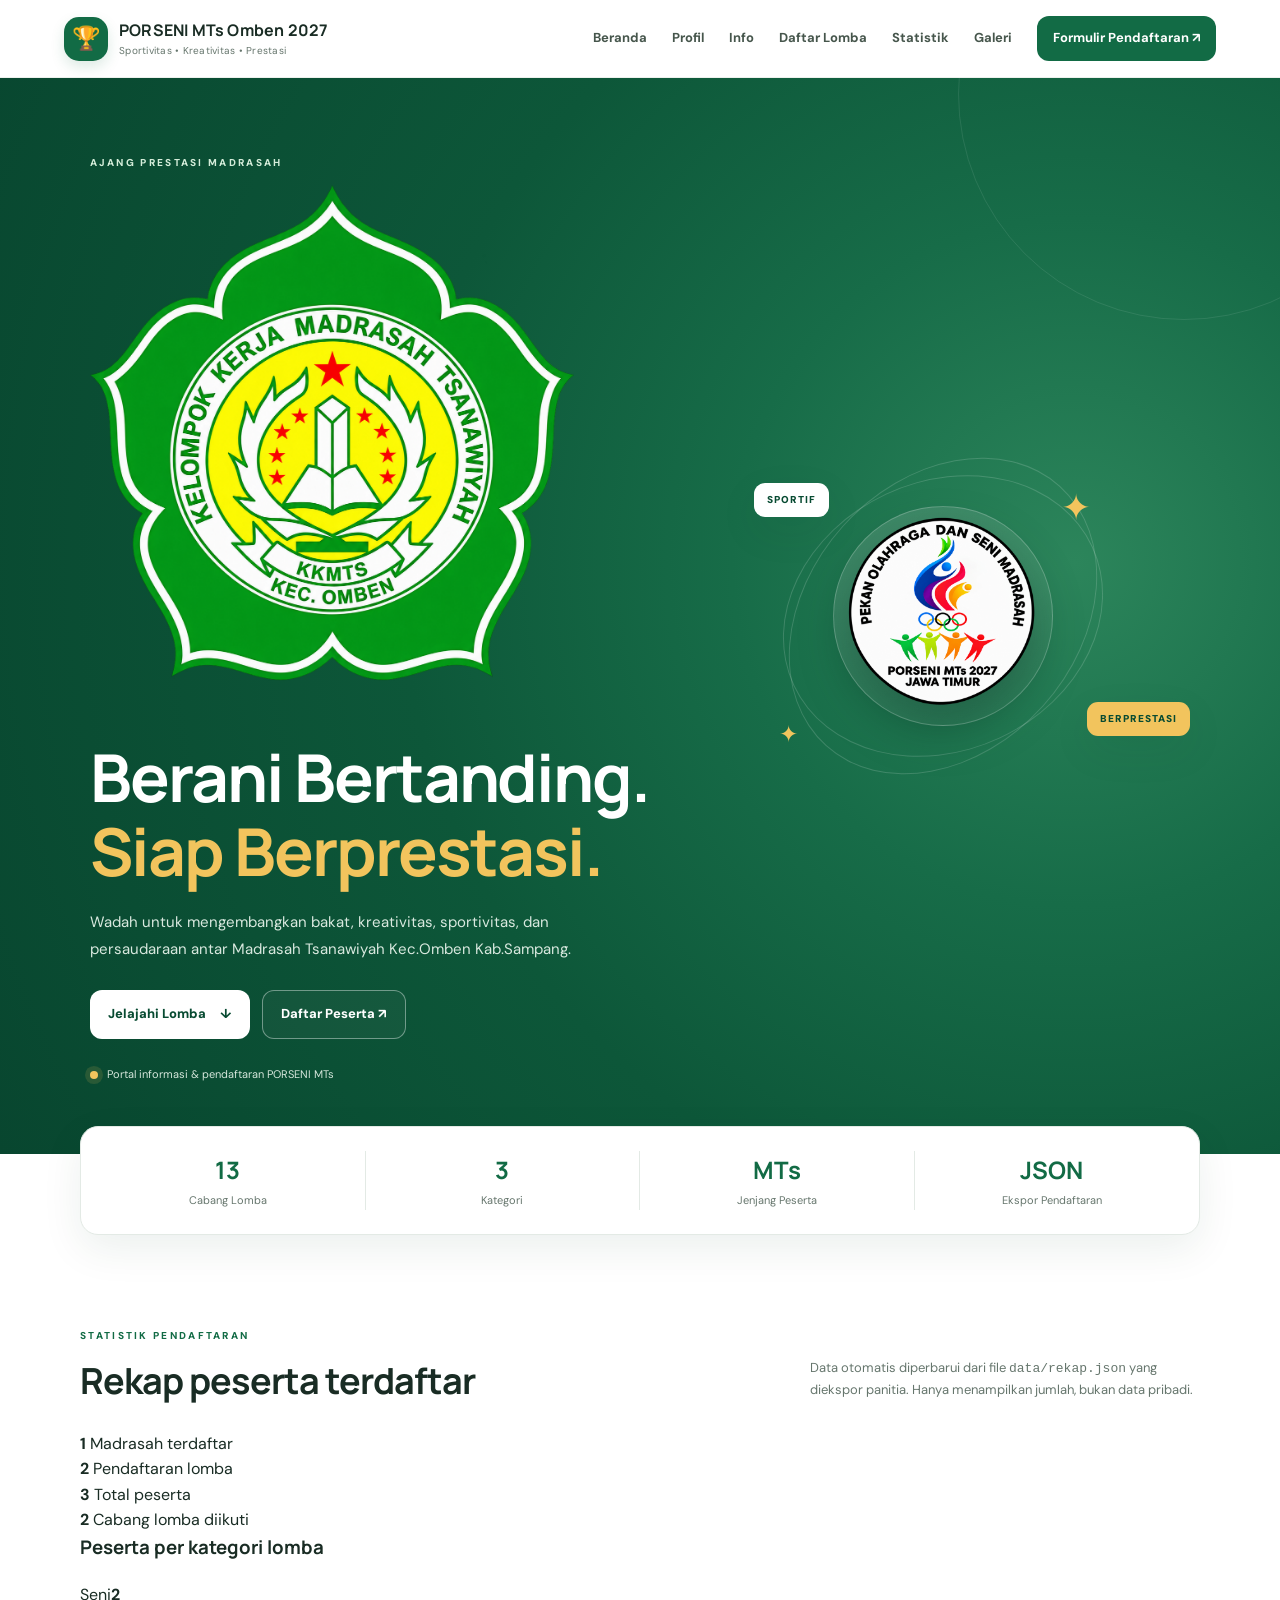
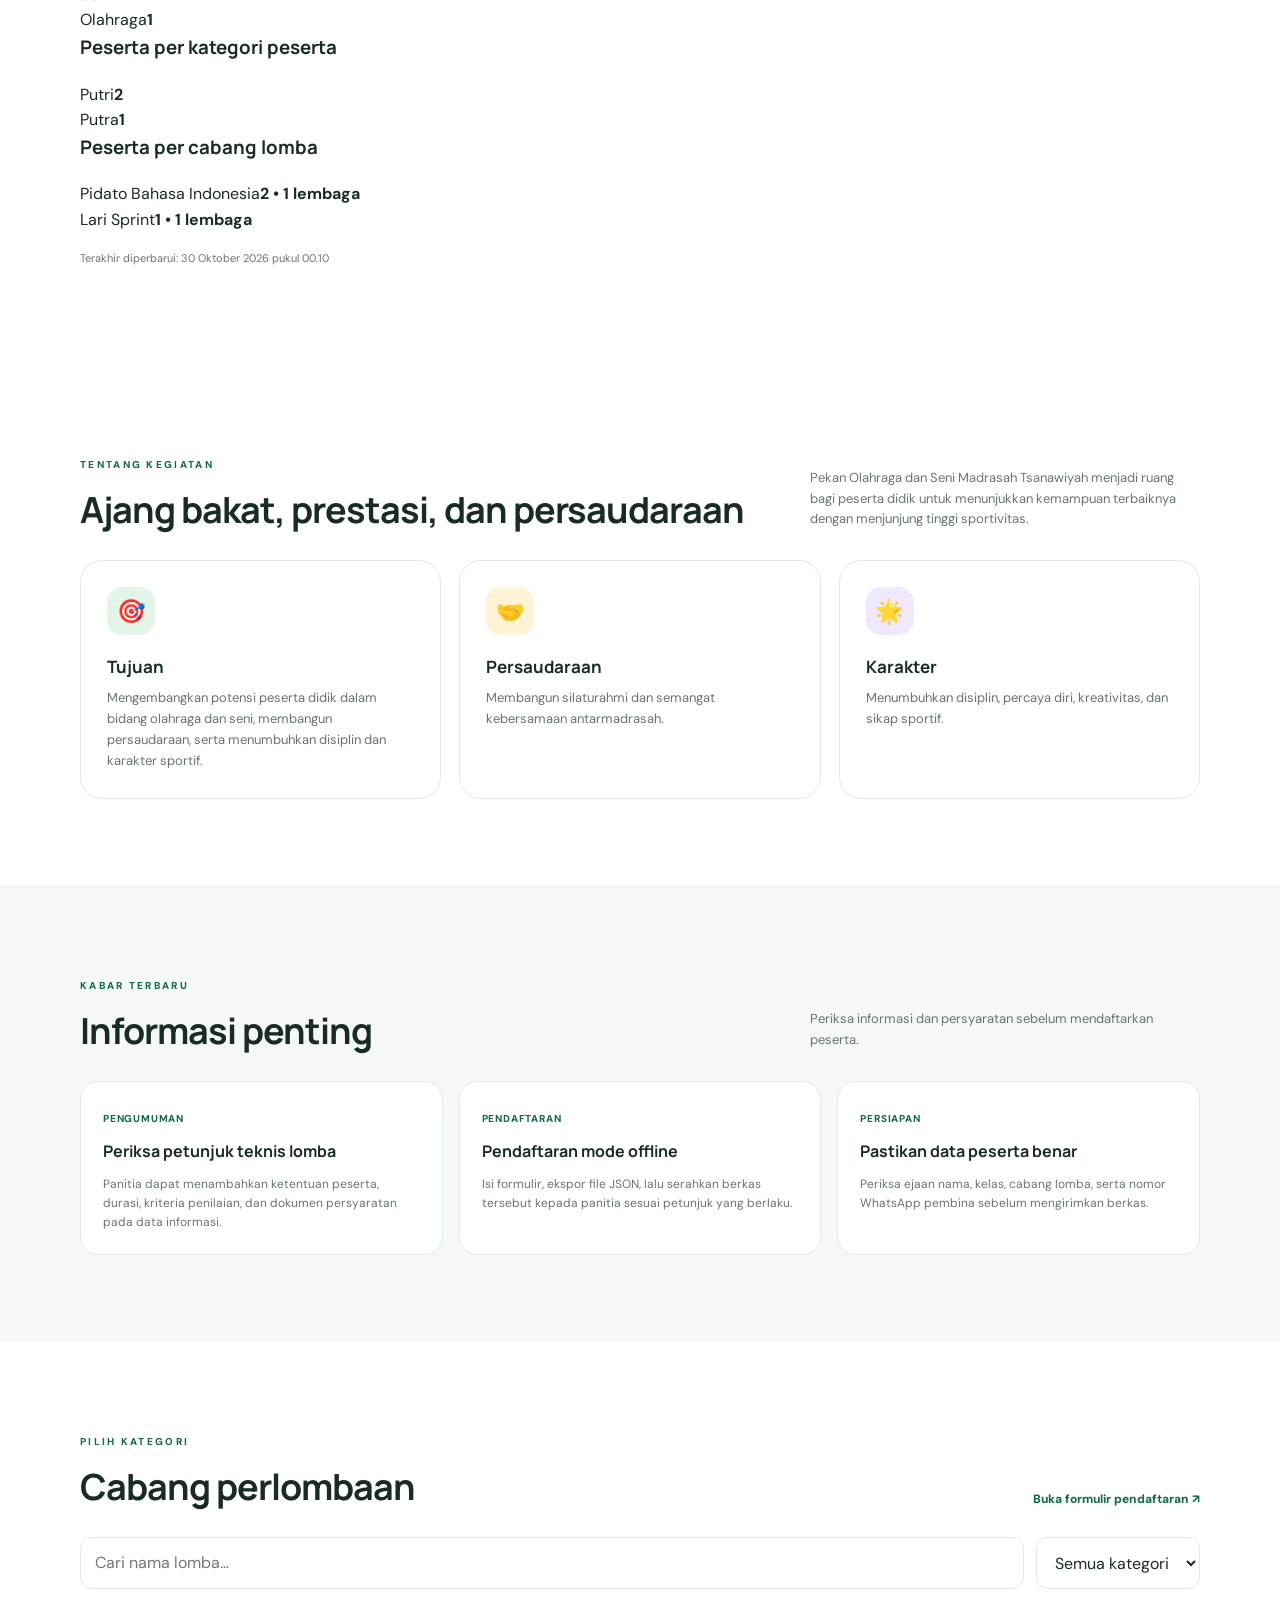
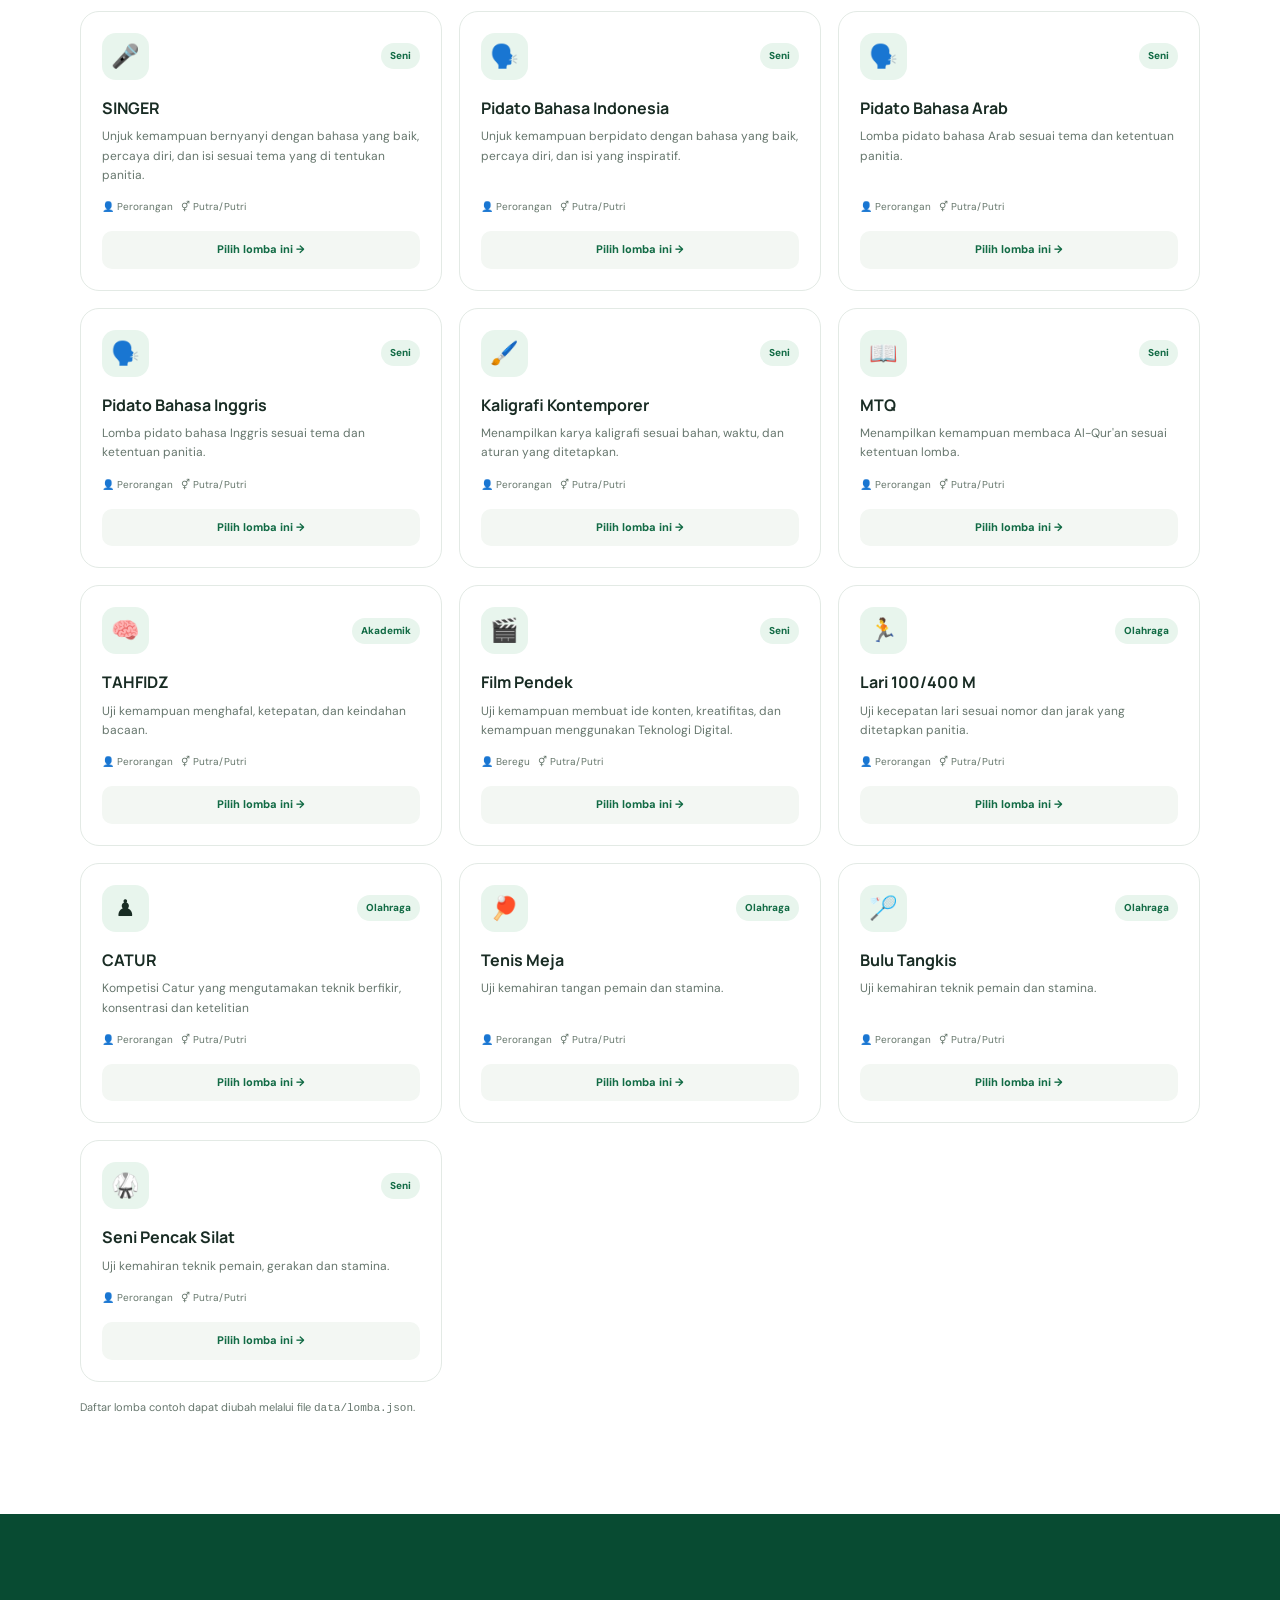
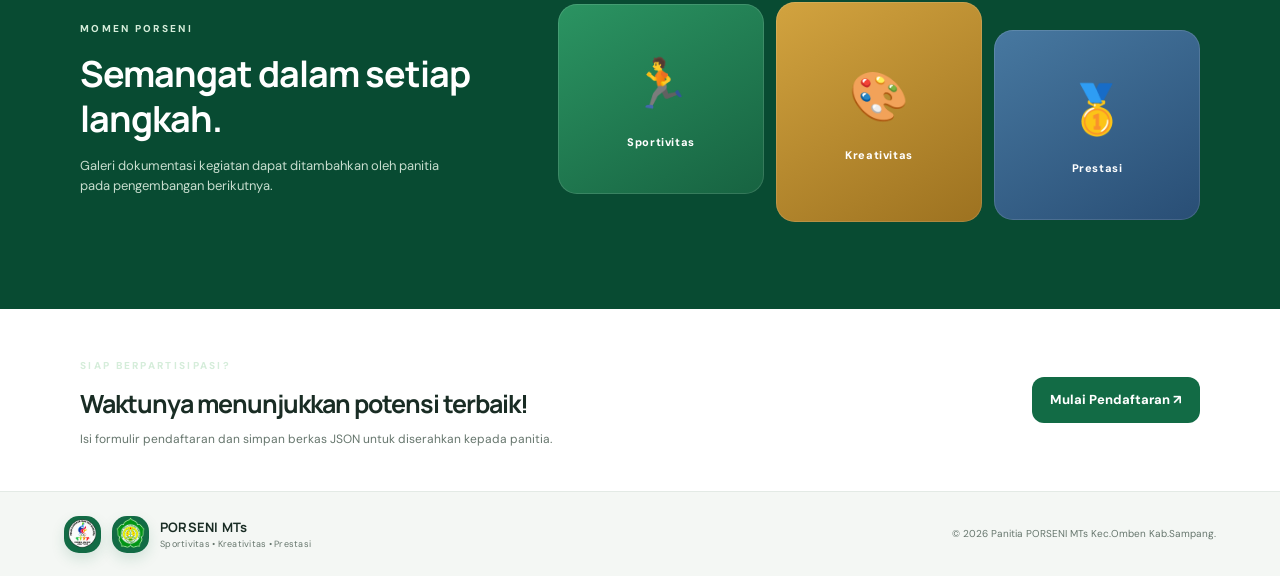
==== commit 91c34835: "Update index.html" ====
--- a/index.html
+++ b/index.html
@@ -5,7 +5,7 @@
   <meta name="viewport" content="width=device-width, initial-scale=1">
   <meta name="theme-color" content="#126b45">
   <title>PORSENI MTs | Portal Resmi</title>
-  <link rel="icon" type="image/png" href="Porseni MTs.png">
+  <link rel="icon" type="image/png" href="kkmts.png">
   <link rel="stylesheet" href="style.css">
 </head>
 <body>
@@ -25,7 +25,7 @@
   <section class="hero" id="beranda">
     <div class="hero-content">
       <span class="eyebrow">AJANG PRESTASI MADRASAH</span>
-      <h1>Berani Bertanding.<br><em>Siap Berprestasi.</em></h1>
+      <img src="kkmts.png" width="80%"><h1>Berani Bertanding.<br><em>Siap Berprestasi.</em></h1>
       <p>Wadah untuk mengembangkan bakat, kreativitas, sportivitas, dan persaudaraan antar Madrasah Tsanawiyah Kec.Omben Kab.Sampang.</p>
       <div class="hero-actions"><a class="btn btn-light" href="#lomba">Jelajahi Lomba <span>↓</span></a><a class="btn btn-outline" href="pendaftaran.html">Daftar Peserta ↗</a></div>
       <div class="hero-note"><span class="live-dot"></span> Portal informasi & pendaftaran PORSENI MTs</div>
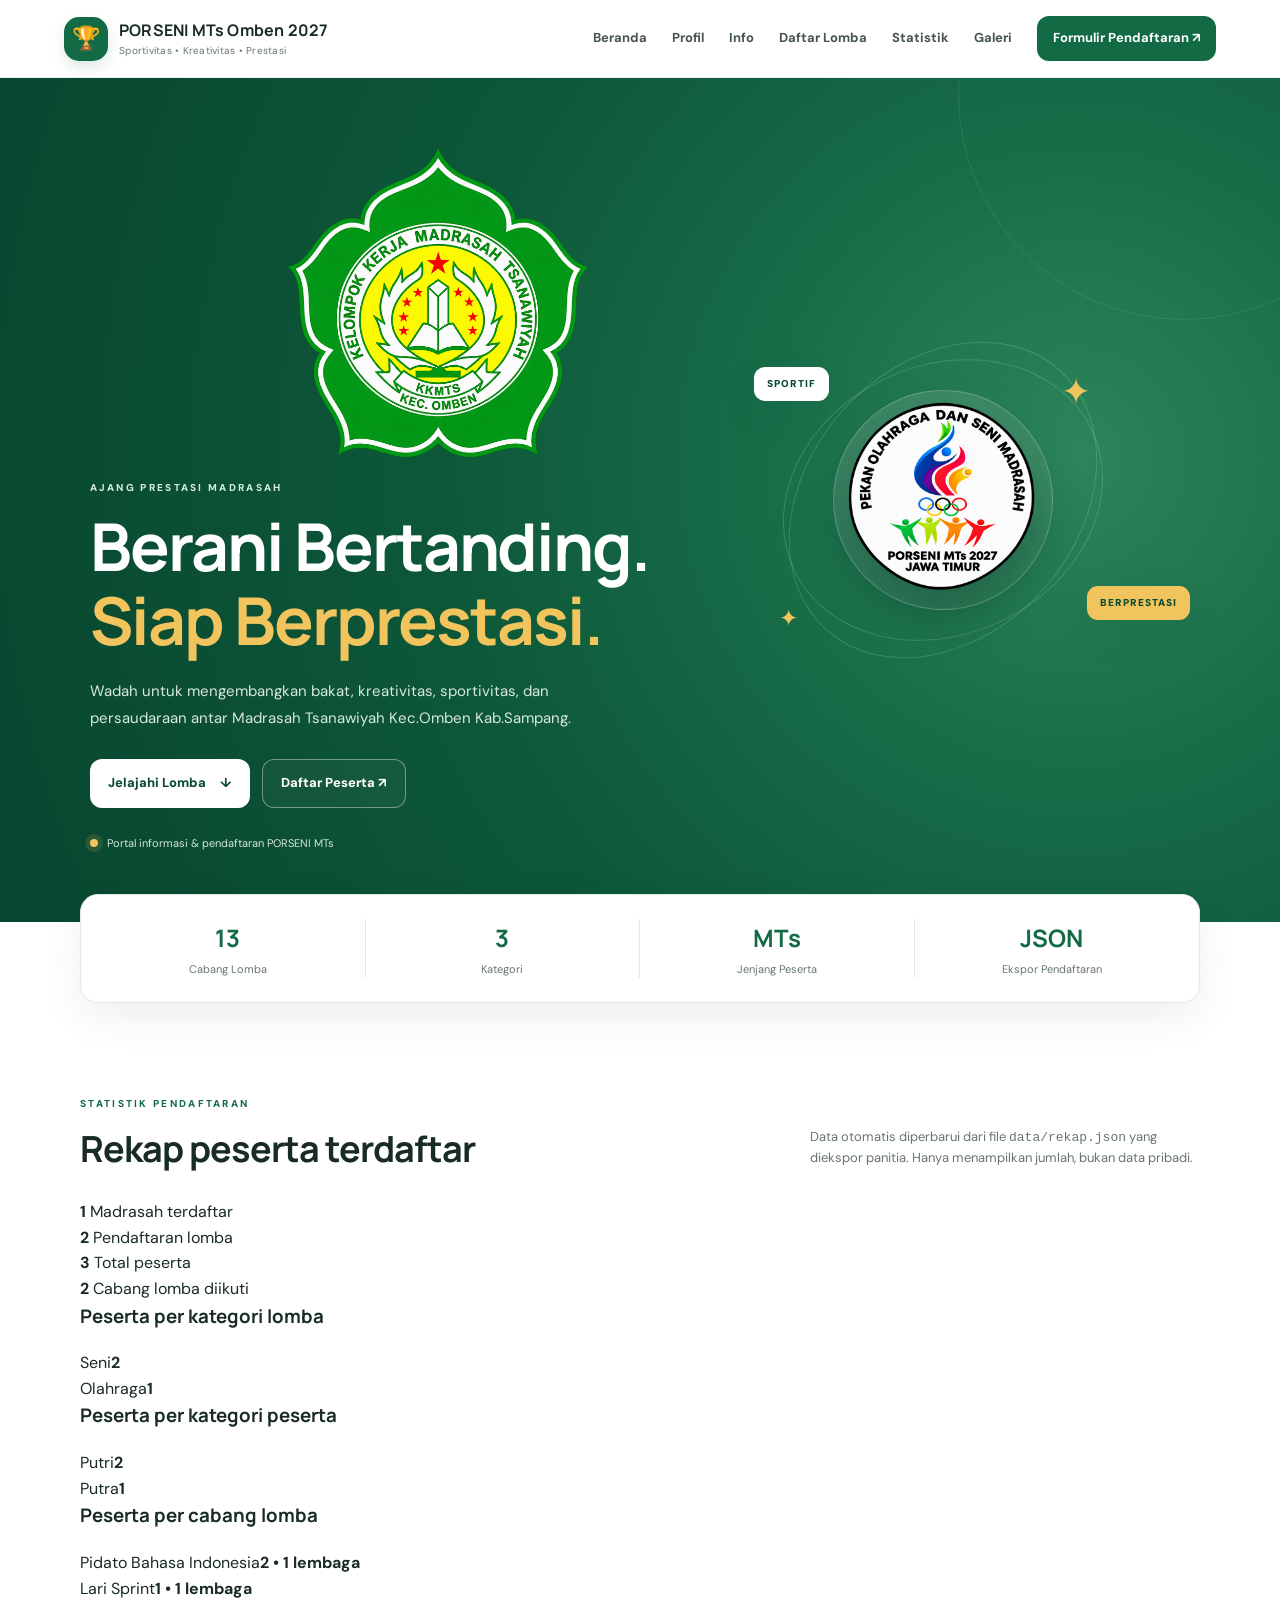
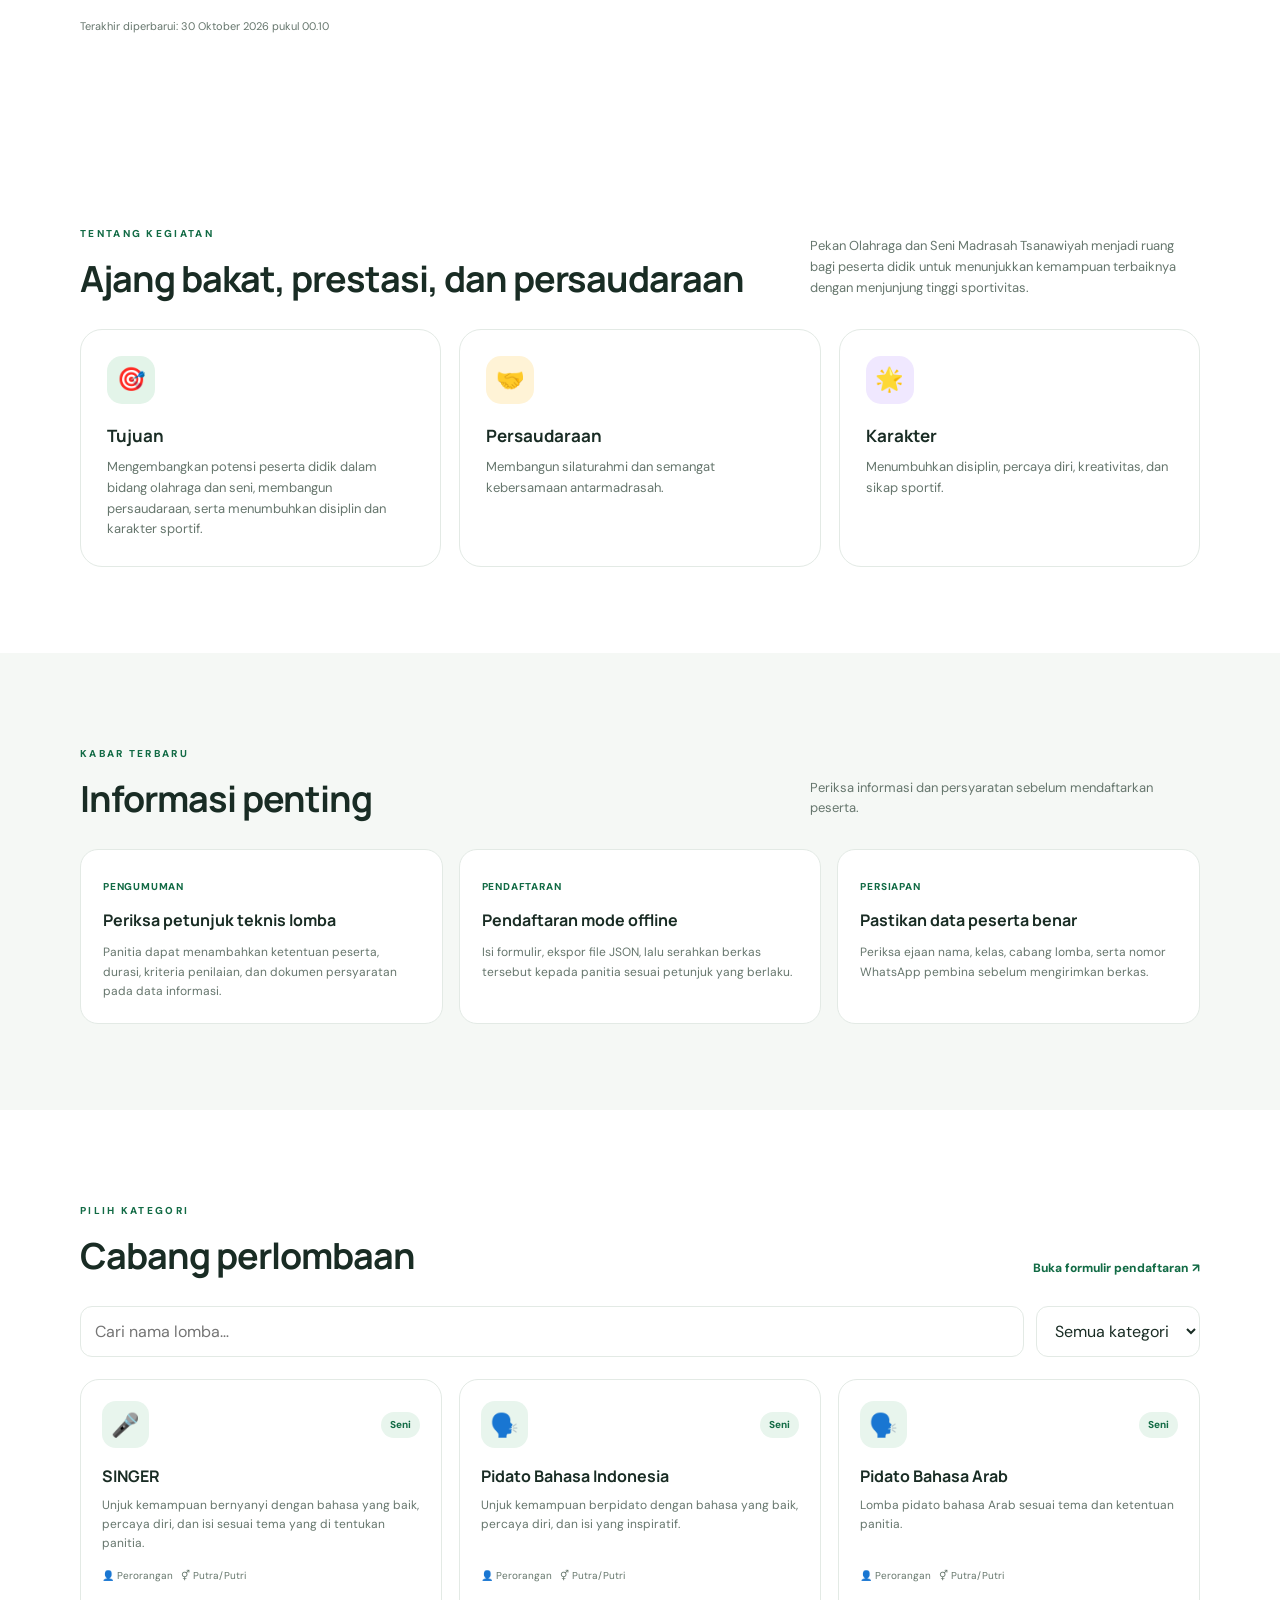
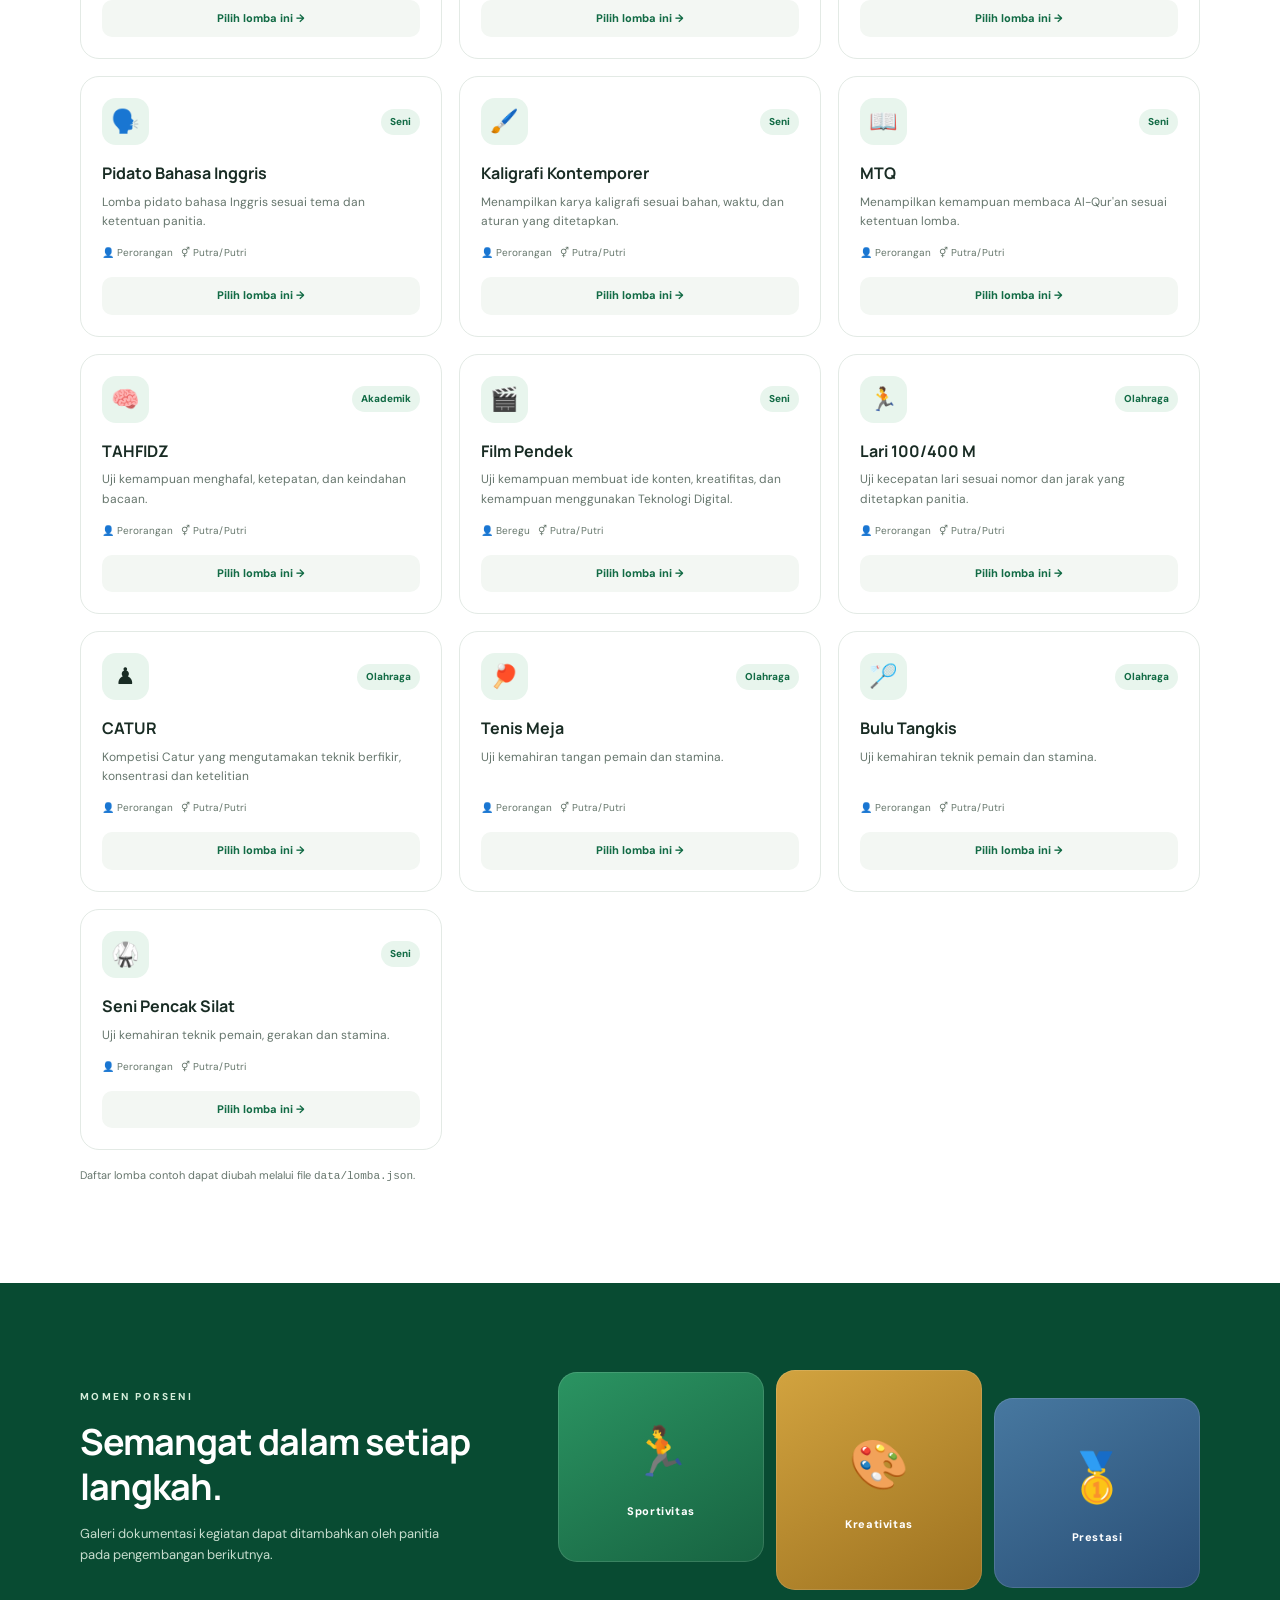
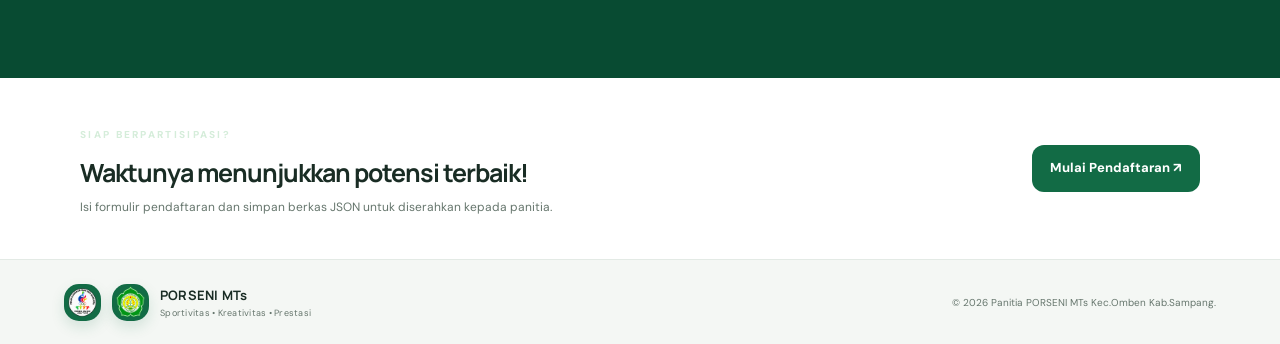
==== commit 4f86d46c: "Update index.html" ====
--- a/index.html
+++ b/index.html
@@ -25,7 +25,7 @@
   <section class="hero" id="beranda">
     <div class="hero-content">
       <span class="eyebrow">AJANG PRESTASI MADRASAH</span>
-      <img src="kkmts.png" width="80%"><h1>Berani Bertanding.<br><em>Siap Berprestasi.</em></h1>
+      <img src="kkmts.png" width="50%"><h1>Berani Bertanding.<br><em>Siap Berprestasi.</em></h1>
       <p>Wadah untuk mengembangkan bakat, kreativitas, sportivitas, dan persaudaraan antar Madrasah Tsanawiyah Kec.Omben Kab.Sampang.</p>
       <div class="hero-actions"><a class="btn btn-light" href="#lomba">Jelajahi Lomba <span>↓</span></a><a class="btn btn-outline" href="pendaftaran.html">Daftar Peserta ↗</a></div>
       <div class="hero-note"><span class="live-dot"></span> Portal informasi & pendaftaran PORSENI MTs</div>
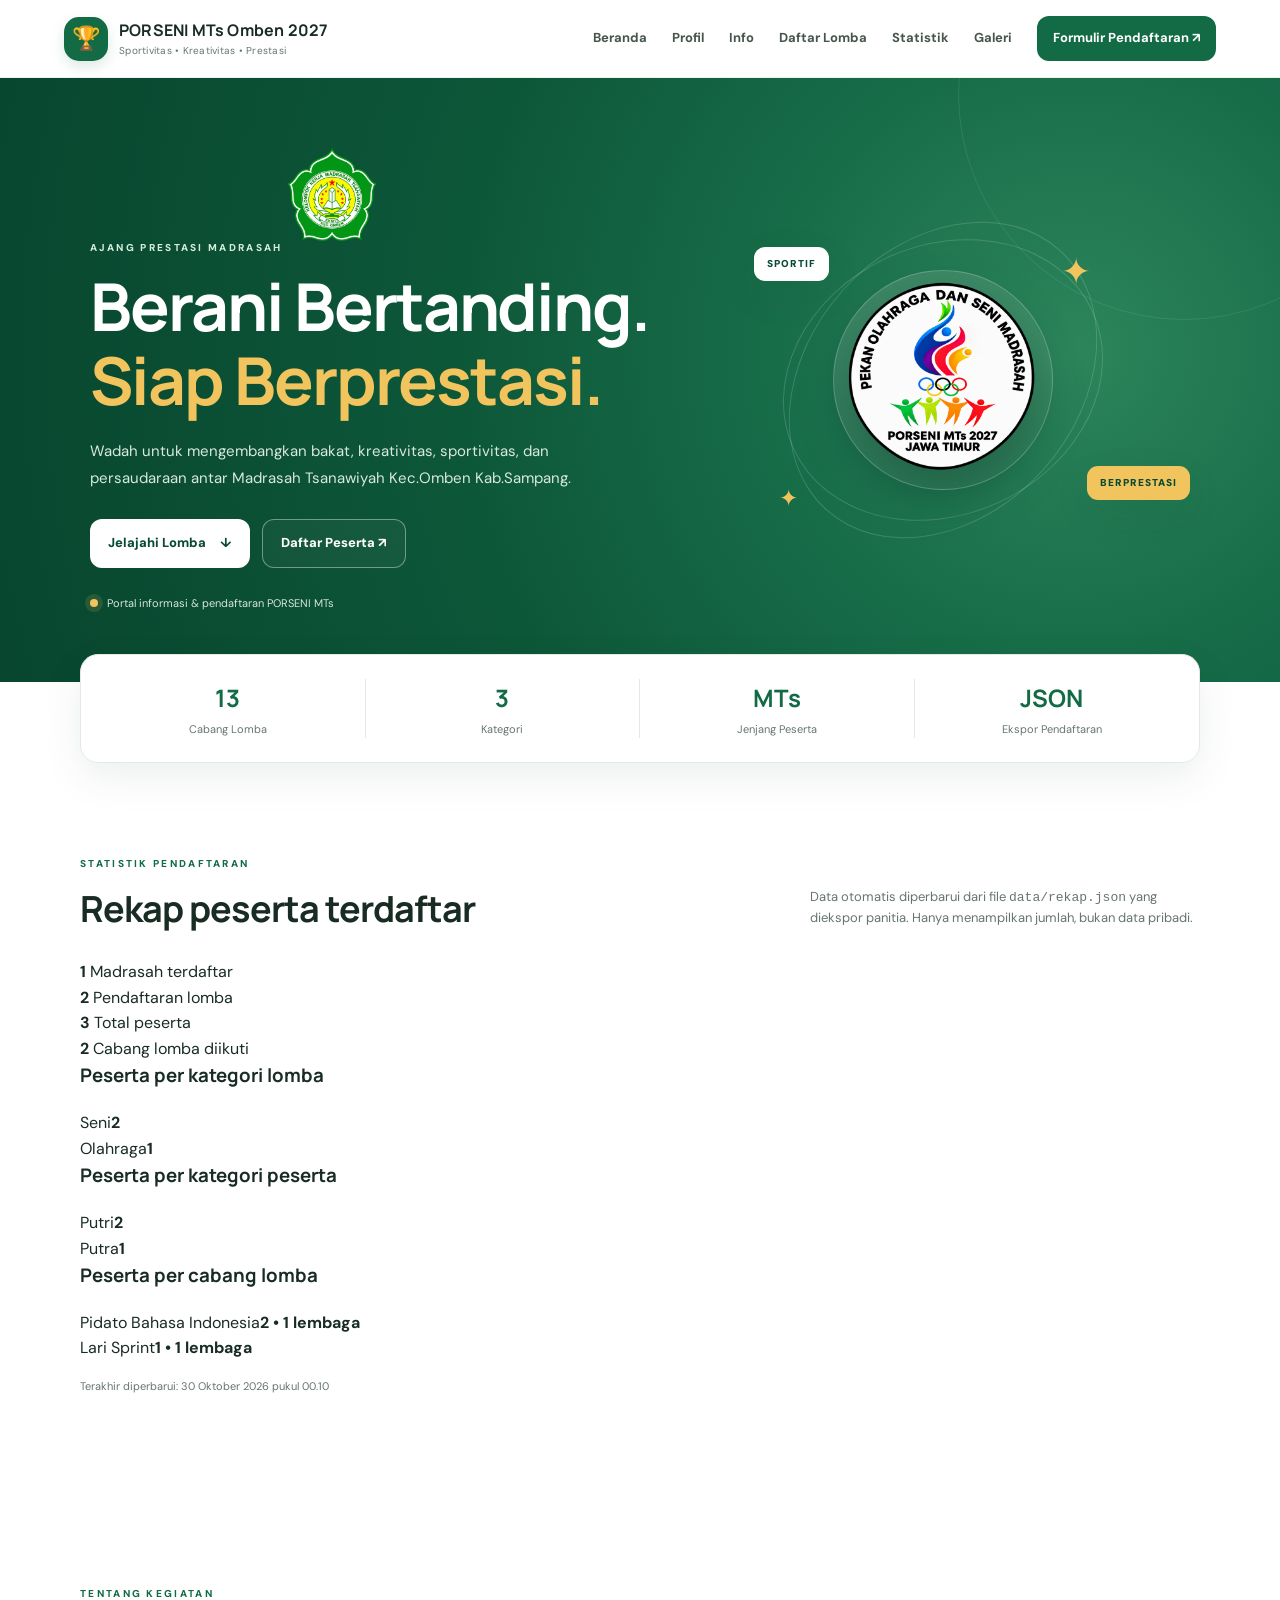
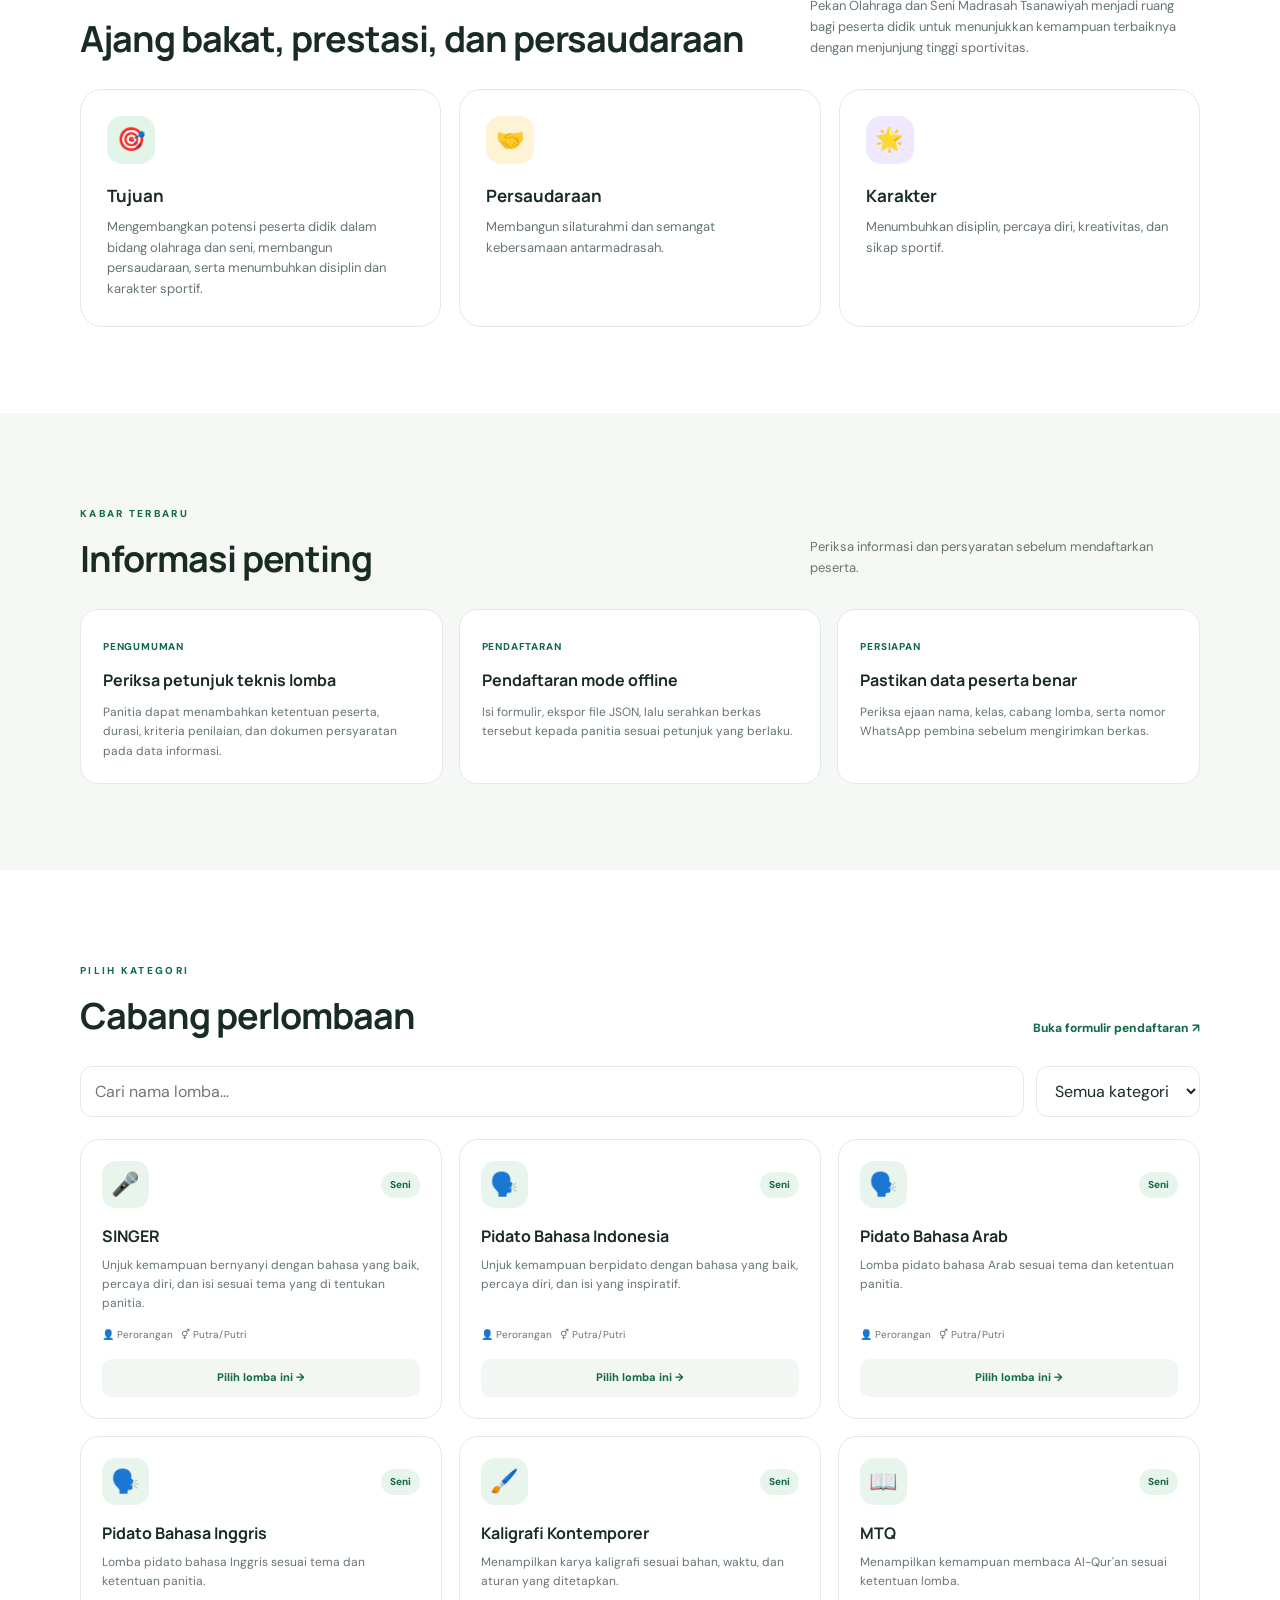
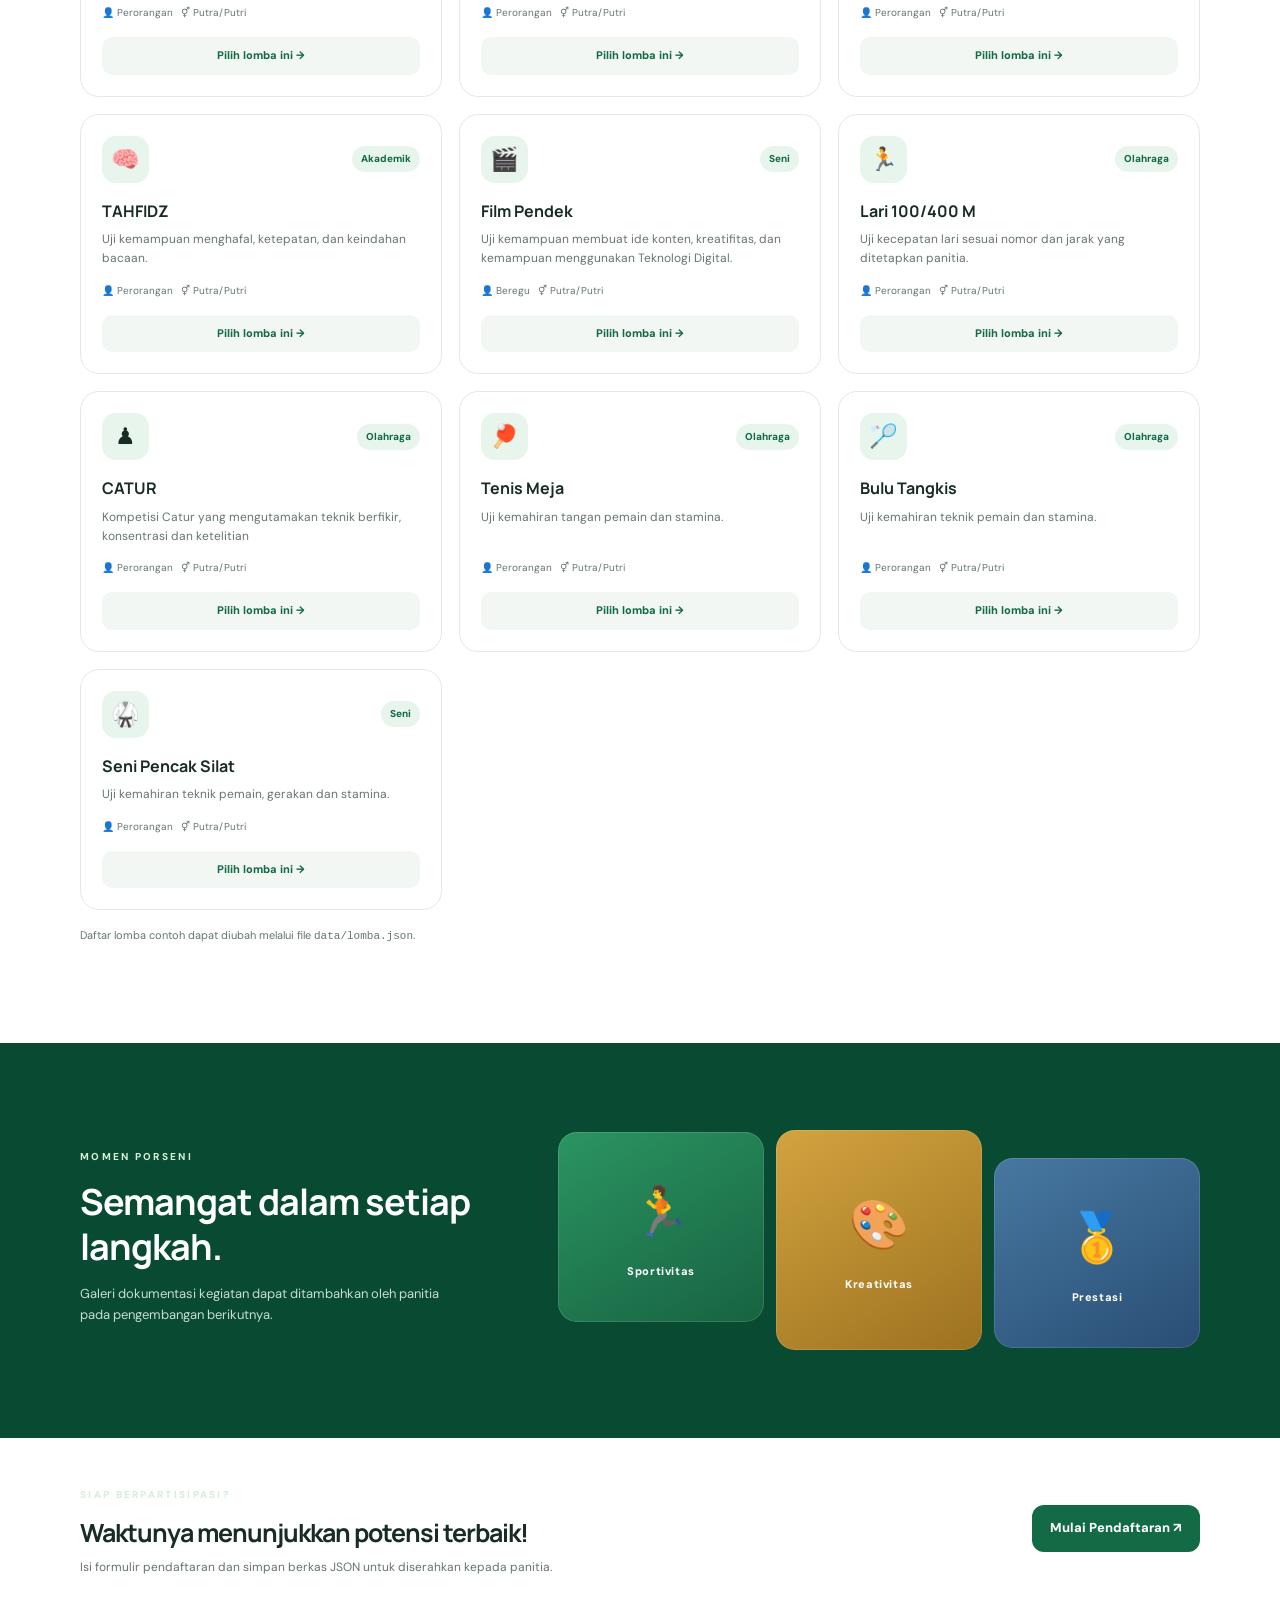
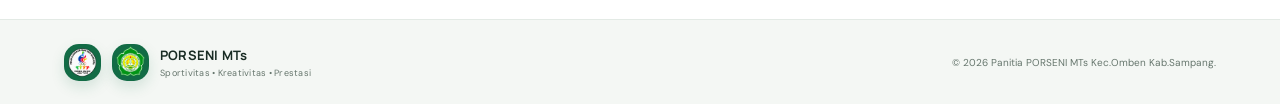
==== commit 4ff962dd: "Update index.html" ====
--- a/index.html
+++ b/index.html
@@ -25,7 +25,7 @@
   <section class="hero" id="beranda">
     <div class="hero-content">
       <span class="eyebrow">AJANG PRESTASI MADRASAH</span>
-      <img src="kkmts.png" width="50%"><h1>Berani Bertanding.<br><em>Siap Berprestasi.</em></h1>
+      <img src="kkmts.png" width="15%"><h1>Berani Bertanding.<br><em>Siap Berprestasi.</em></h1>
       <p>Wadah untuk mengembangkan bakat, kreativitas, sportivitas, dan persaudaraan antar Madrasah Tsanawiyah Kec.Omben Kab.Sampang.</p>
       <div class="hero-actions"><a class="btn btn-light" href="#lomba">Jelajahi Lomba <span>↓</span></a><a class="btn btn-outline" href="pendaftaran.html">Daftar Peserta ↗</a></div>
       <div class="hero-note"><span class="live-dot"></span> Portal informasi & pendaftaran PORSENI MTs</div>
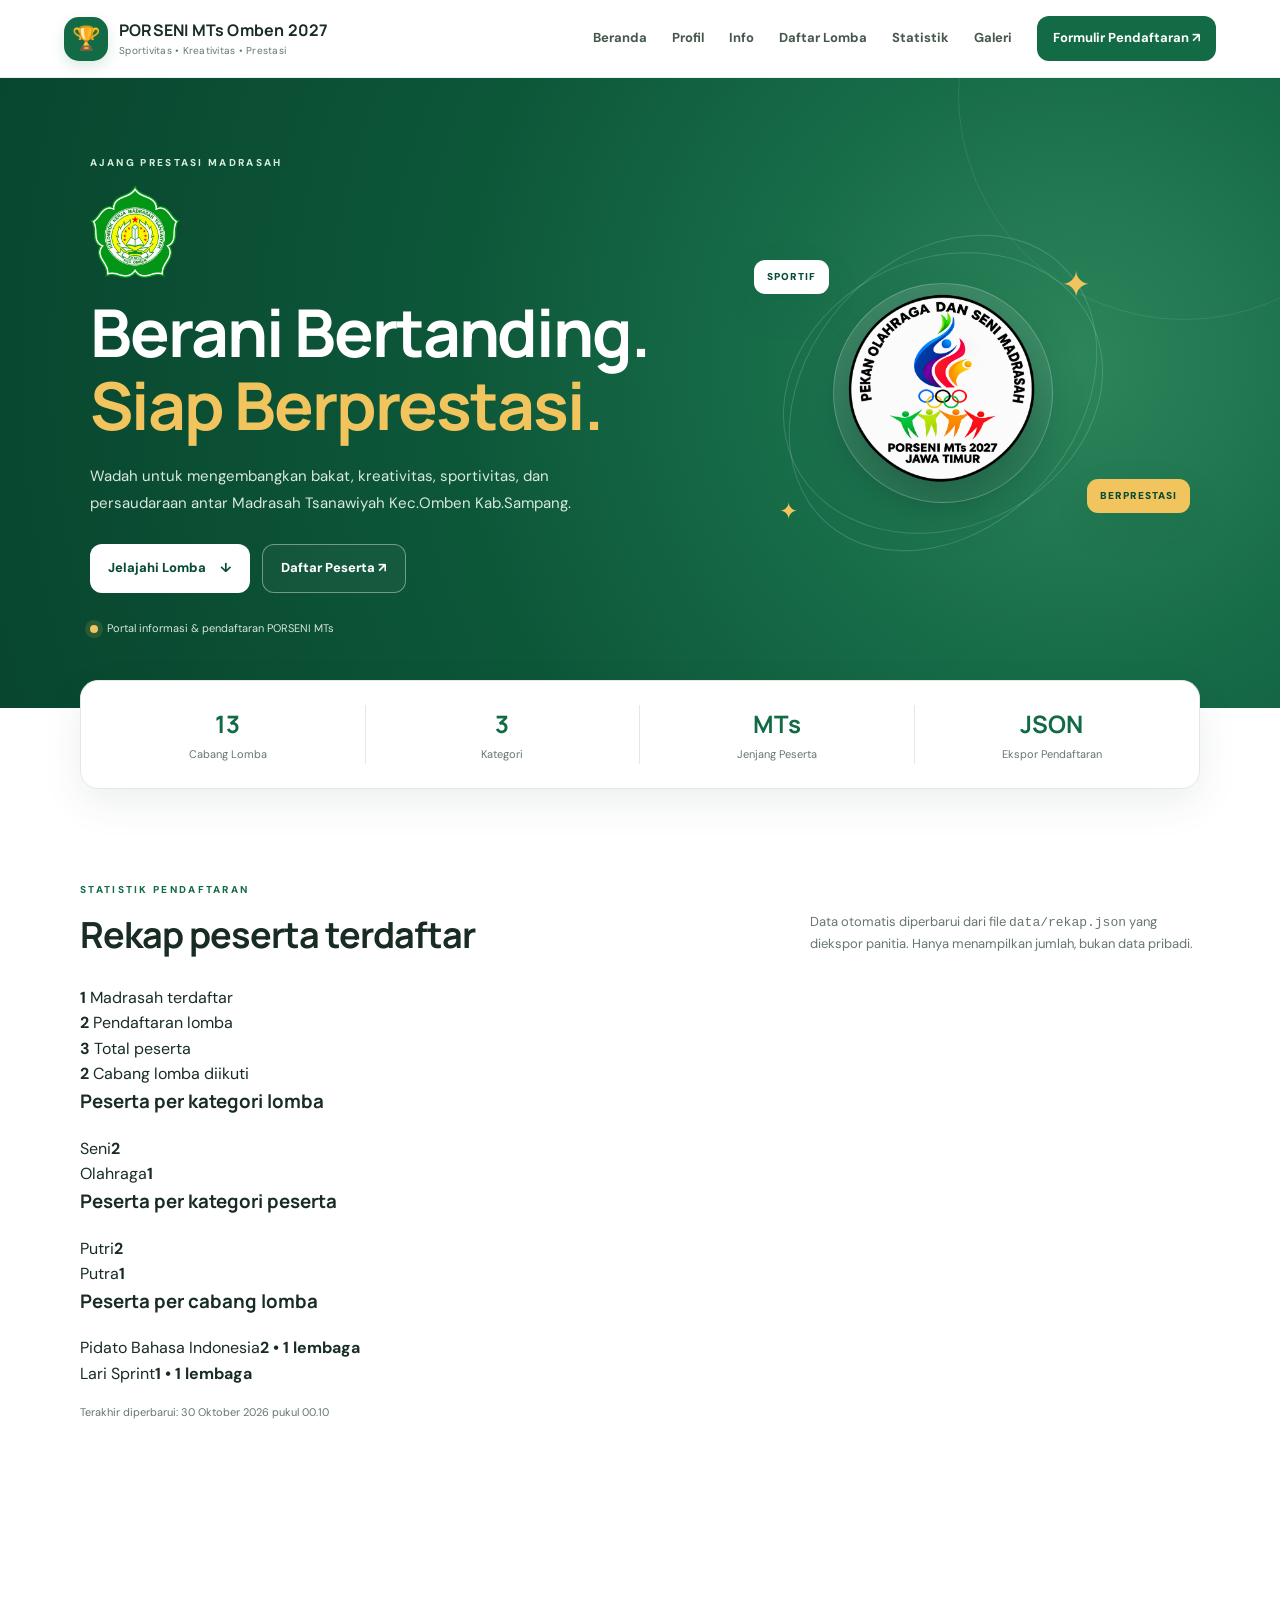
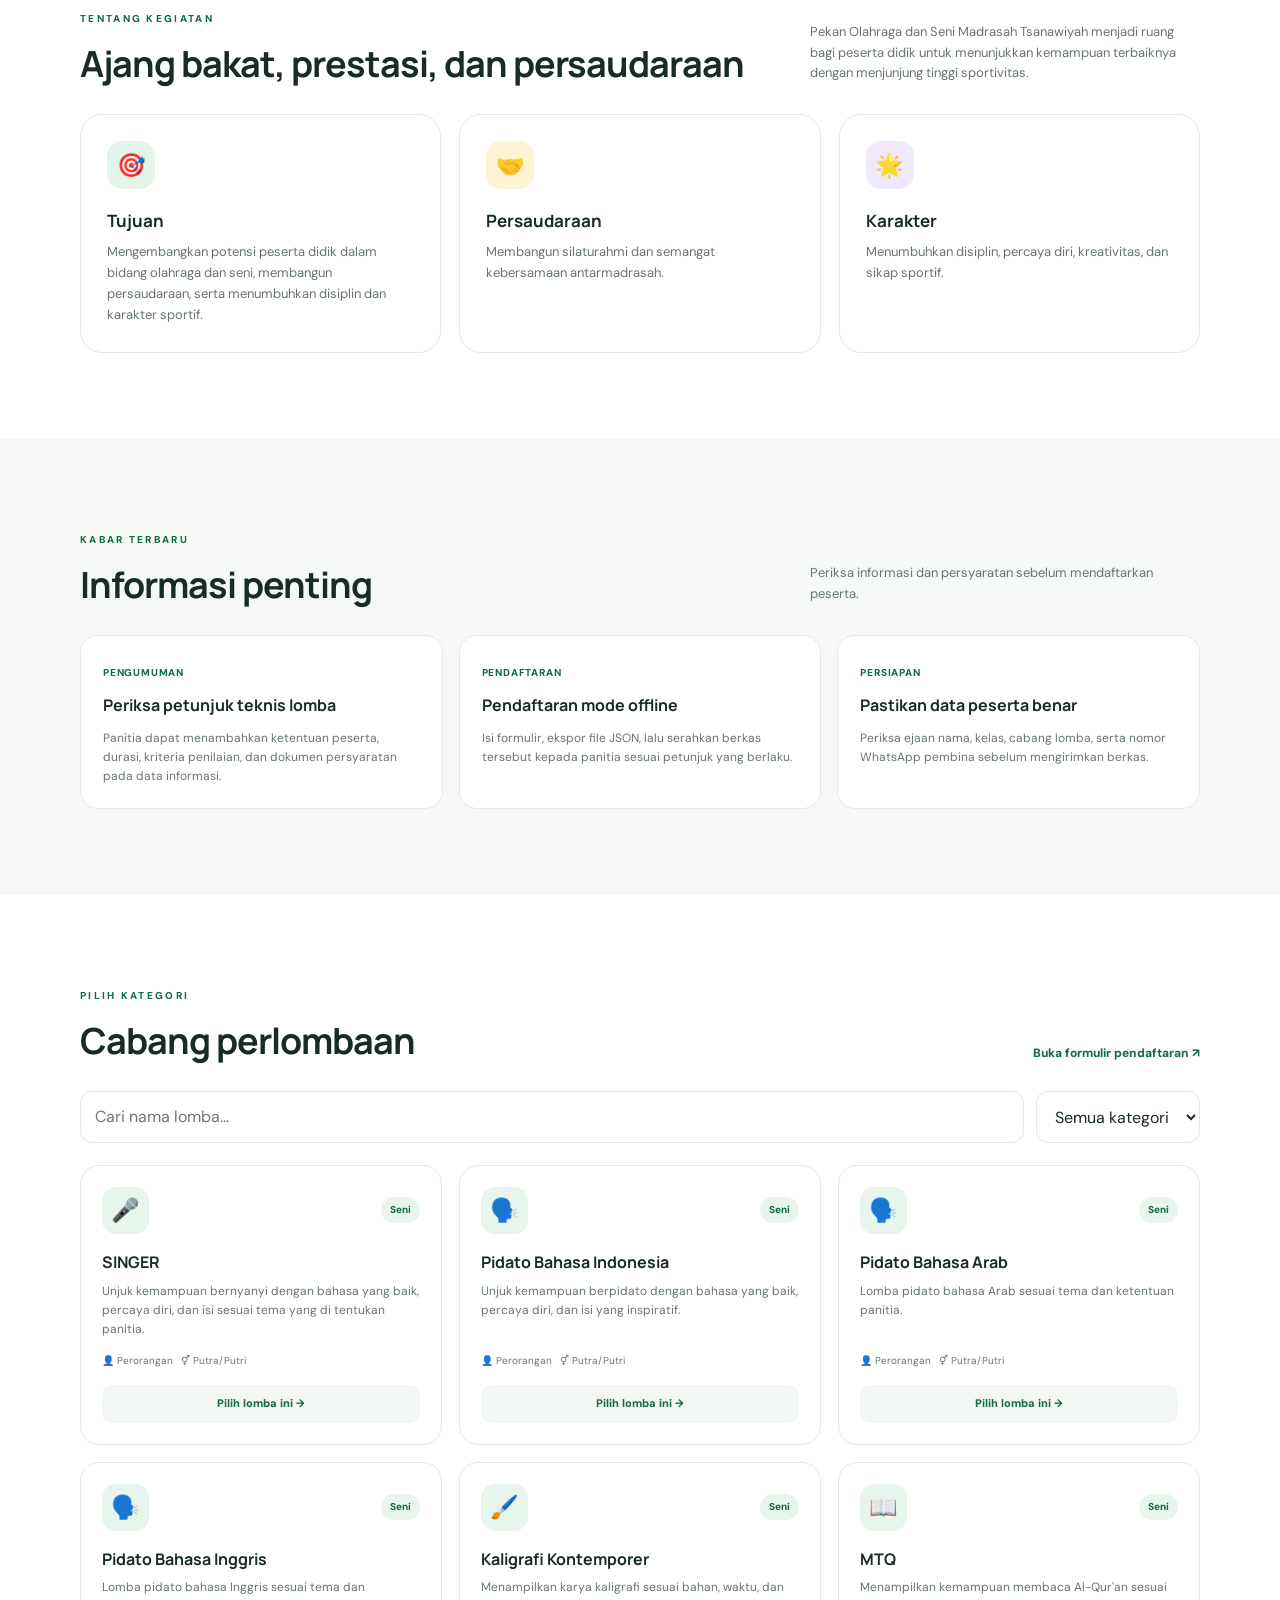
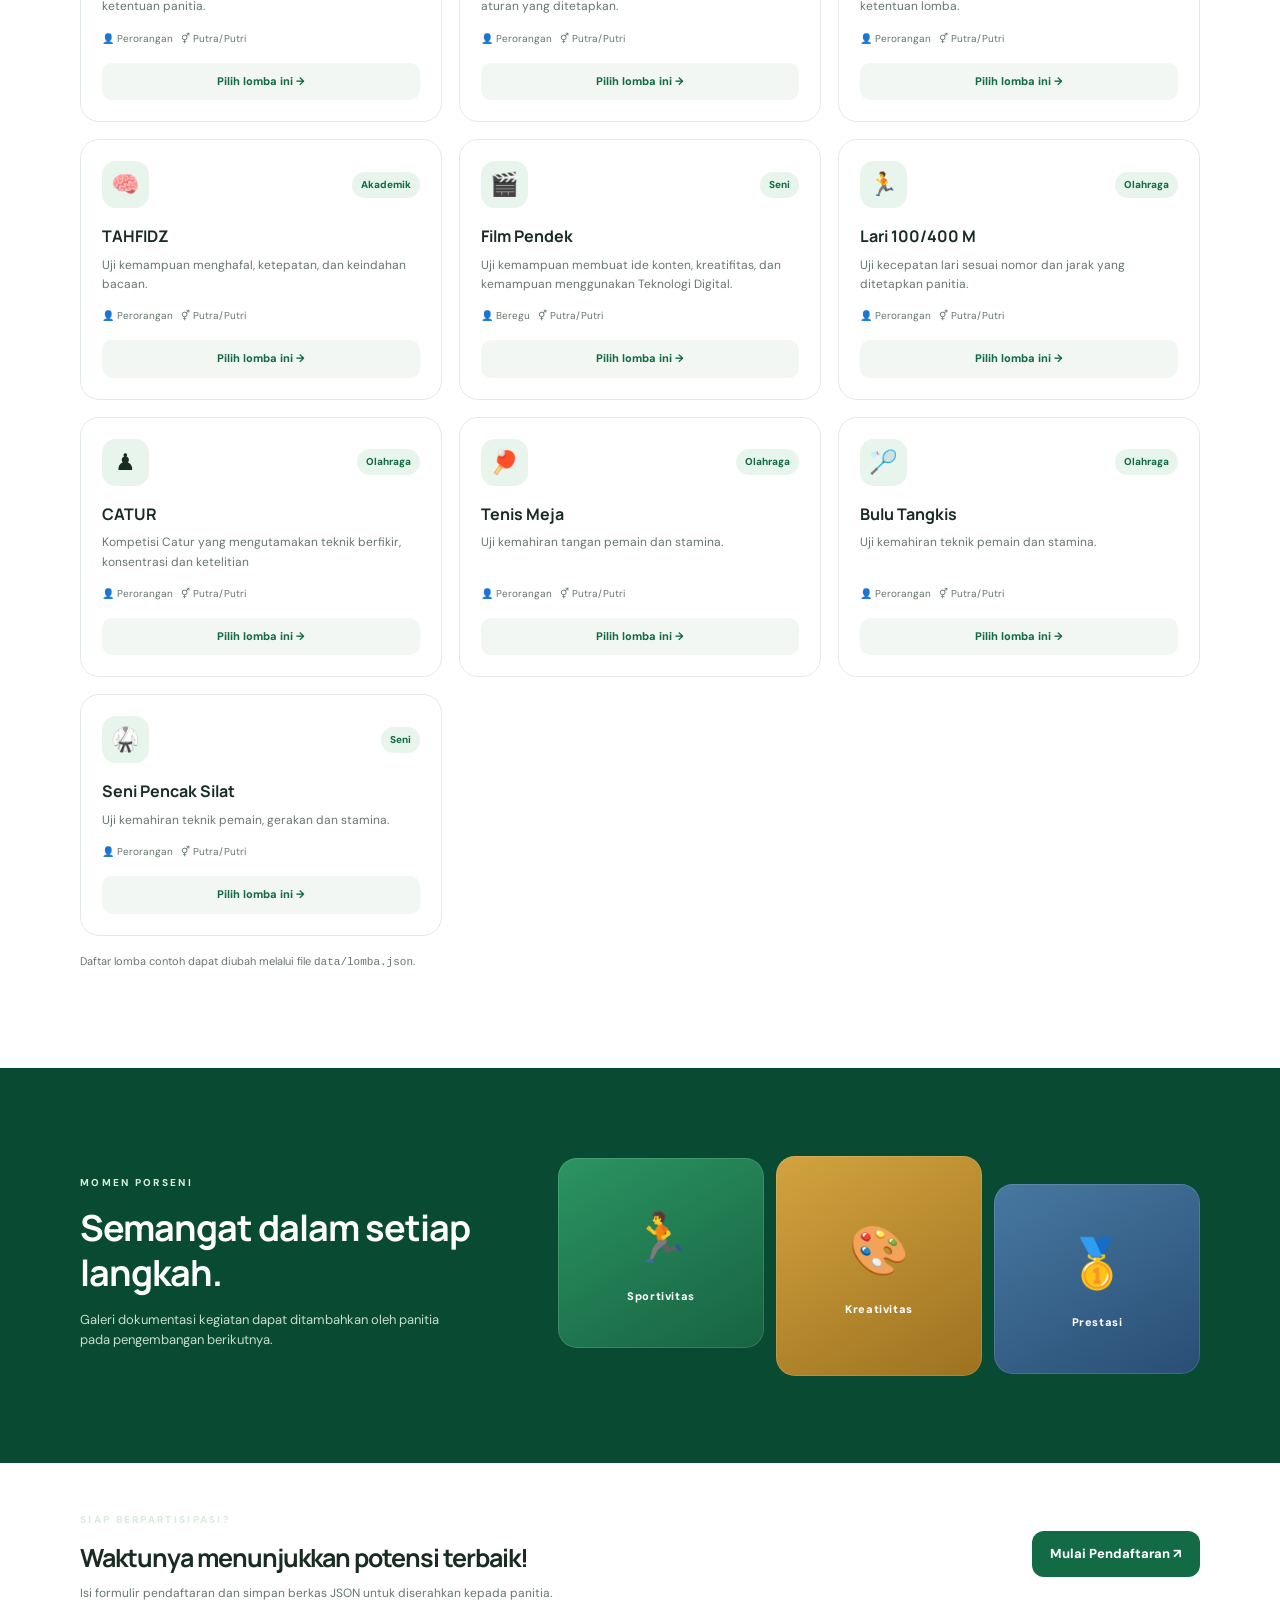
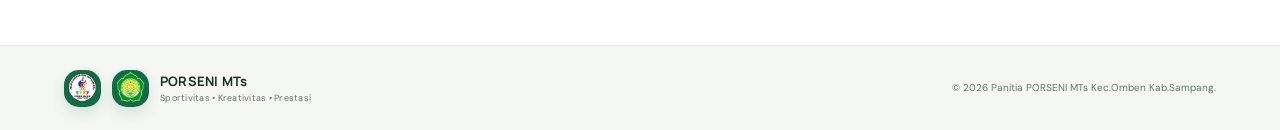
==== commit c91321ff: "Update index.html" ====
--- a/index.html
+++ b/index.html
@@ -25,7 +25,7 @@
   <section class="hero" id="beranda">
     <div class="hero-content">
       <span class="eyebrow">AJANG PRESTASI MADRASAH</span>
-      <img src="kkmts.png" width="15%"><h1>Berani Bertanding.<br><em>Siap Berprestasi.</em></h1>
+      <div class=""><img src="kkmts.png" width="15%"></div><h1>Berani Bertanding.<br><em>Siap Berprestasi.</em></h1>
       <p>Wadah untuk mengembangkan bakat, kreativitas, sportivitas, dan persaudaraan antar Madrasah Tsanawiyah Kec.Omben Kab.Sampang.</p>
       <div class="hero-actions"><a class="btn btn-light" href="#lomba">Jelajahi Lomba <span>↓</span></a><a class="btn btn-outline" href="pendaftaran.html">Daftar Peserta ↗</a></div>
       <div class="hero-note"><span class="live-dot"></span> Portal informasi & pendaftaran PORSENI MTs</div>
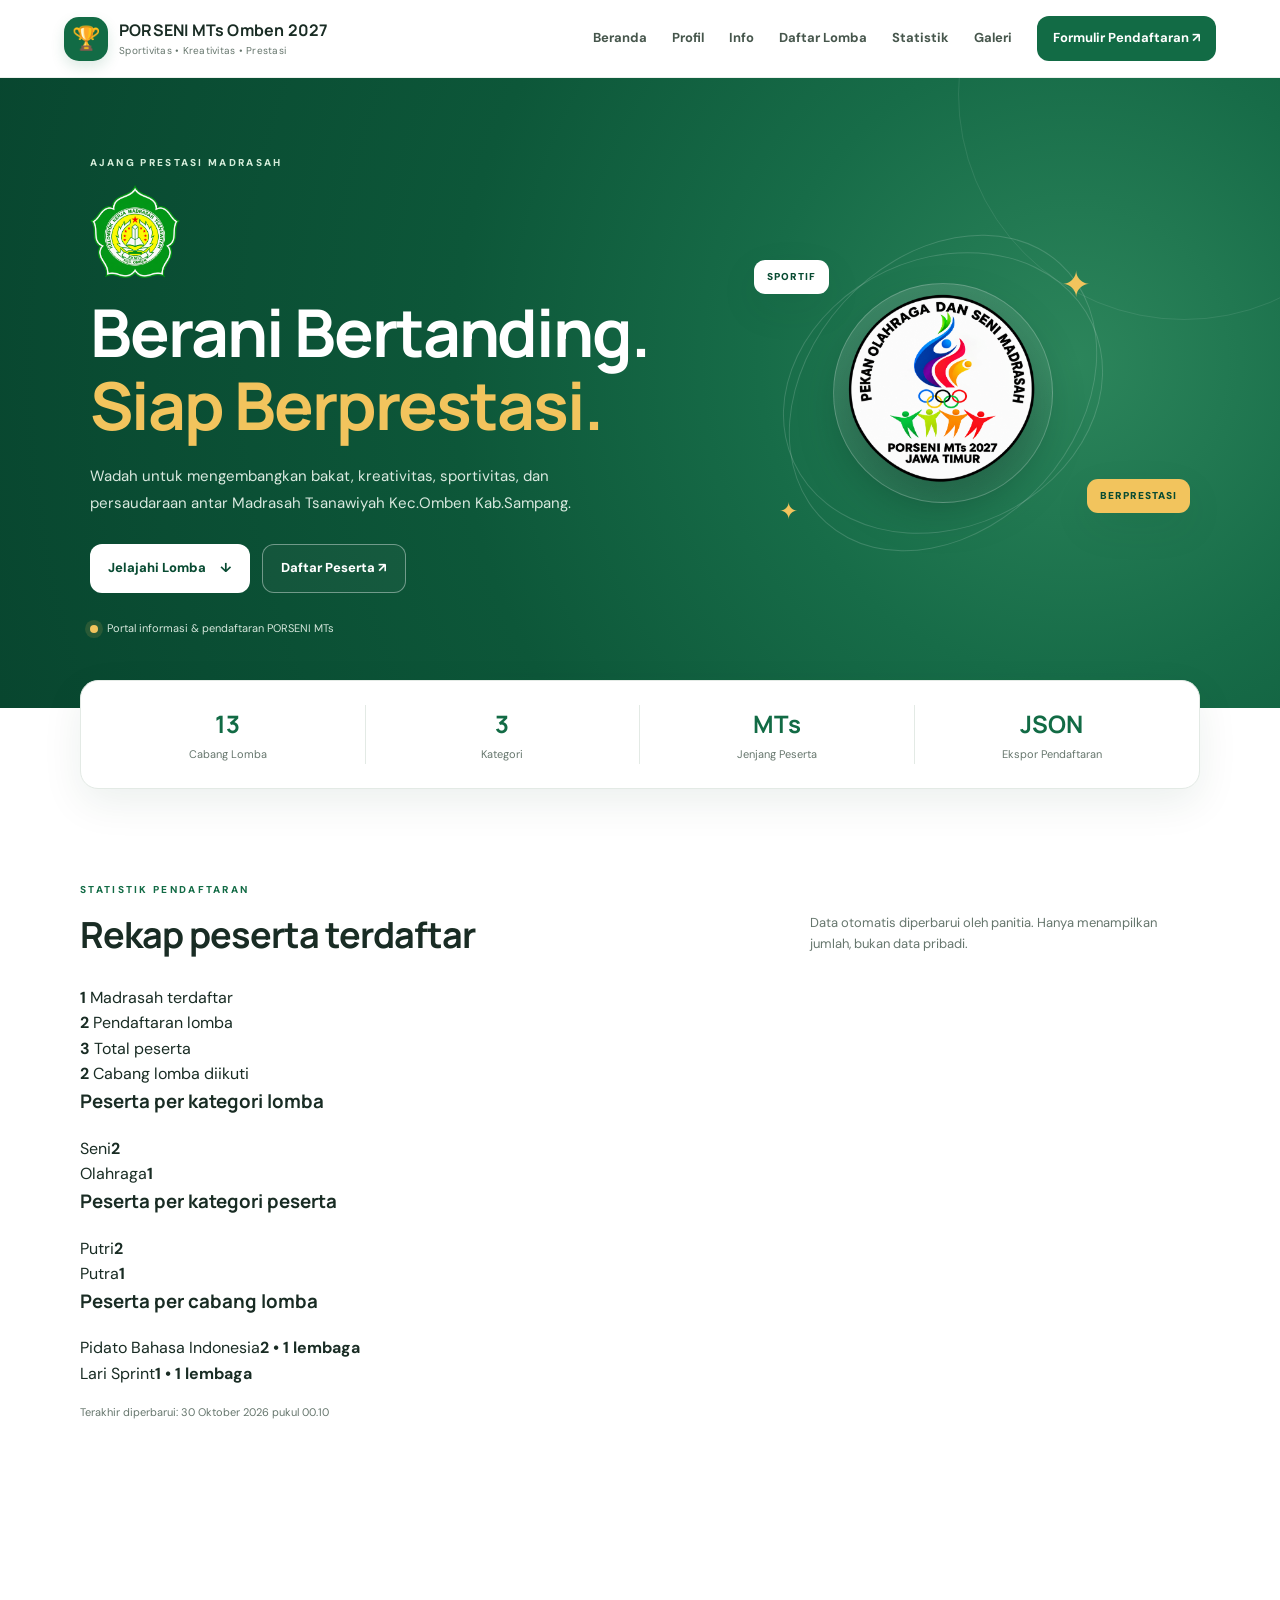
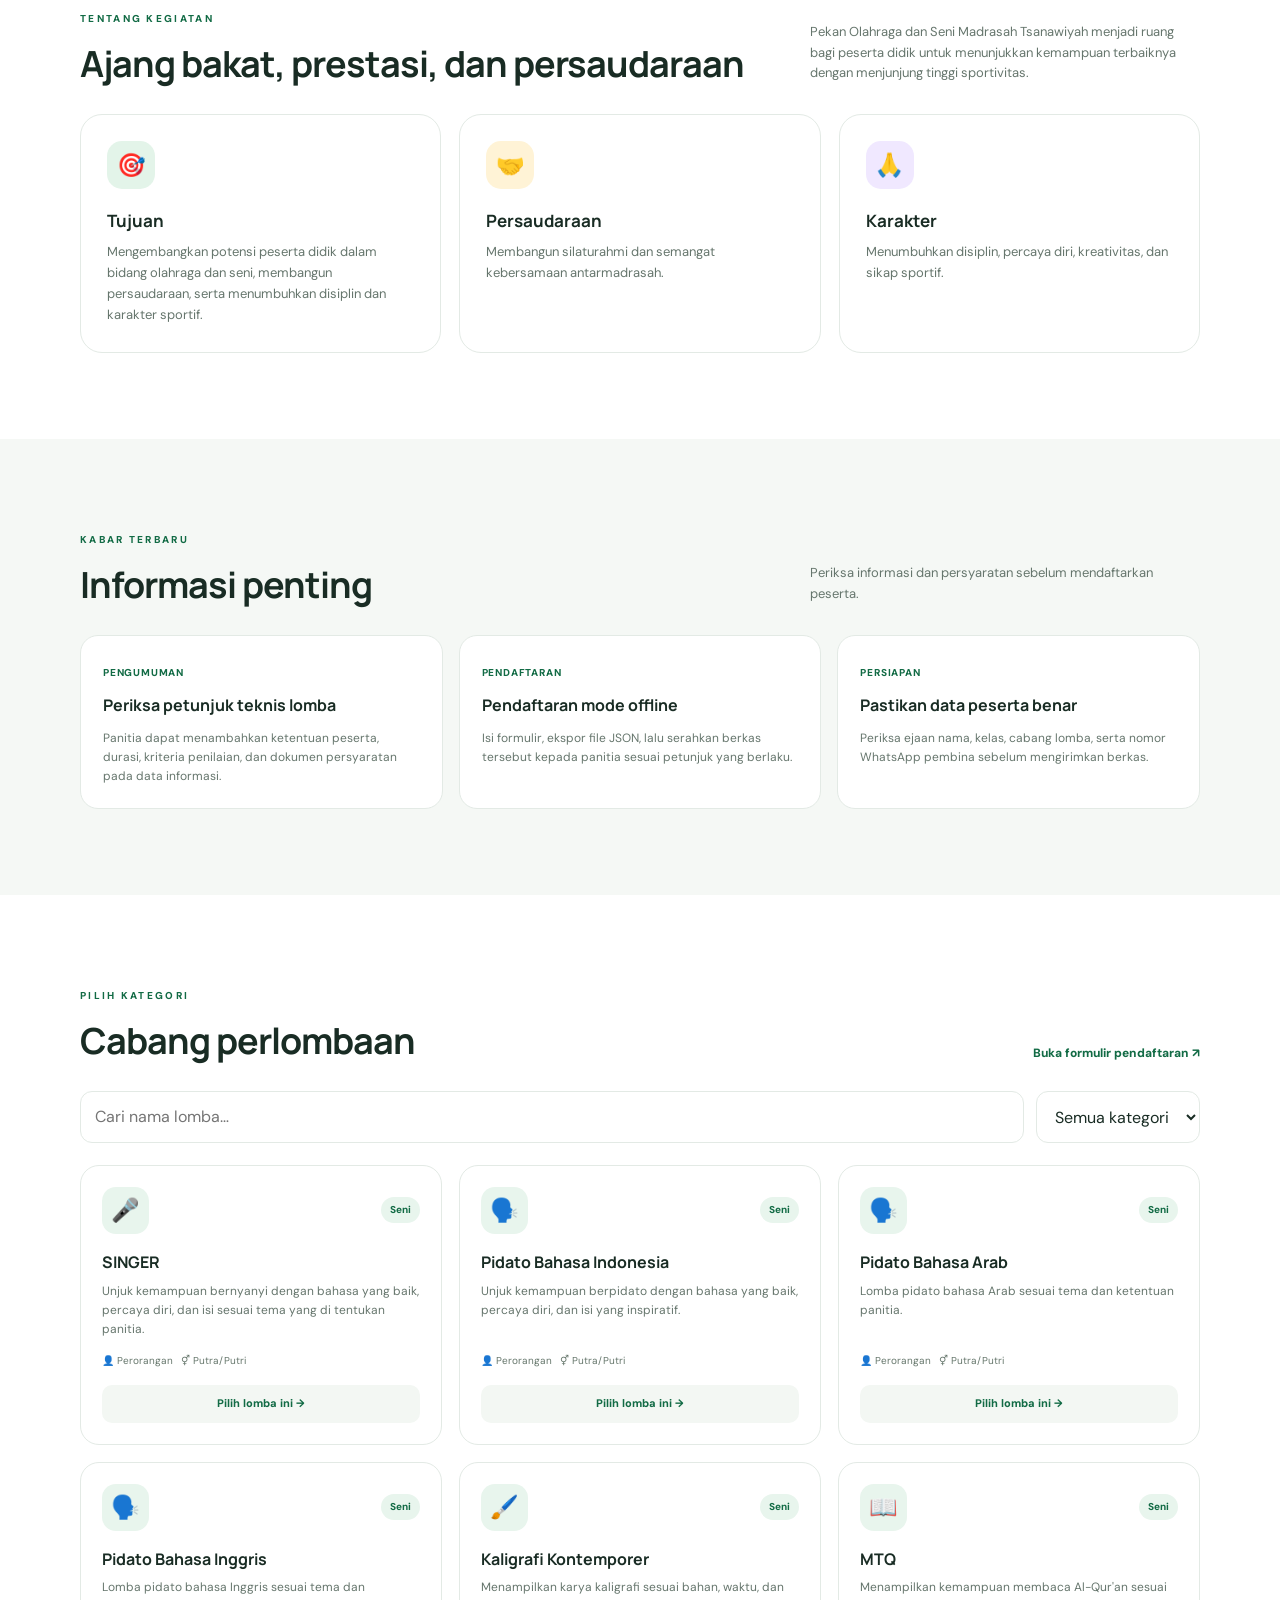
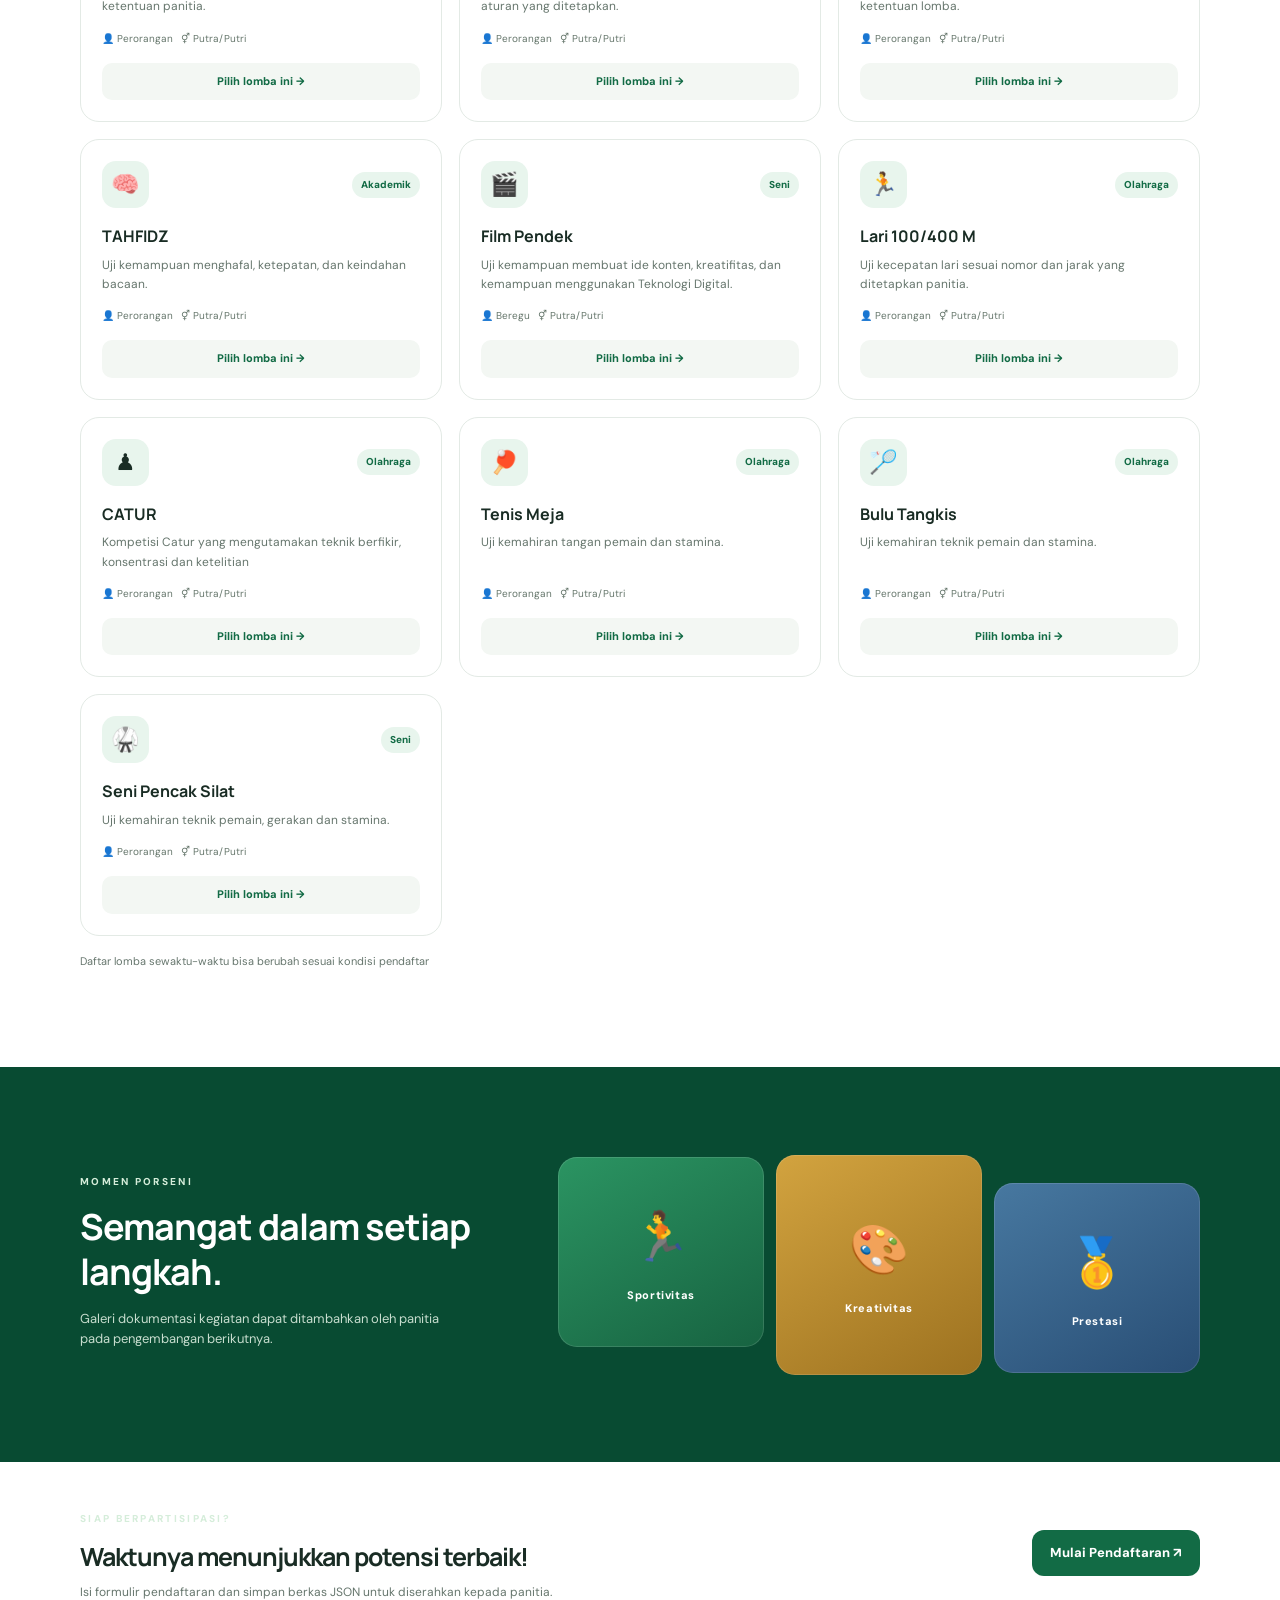
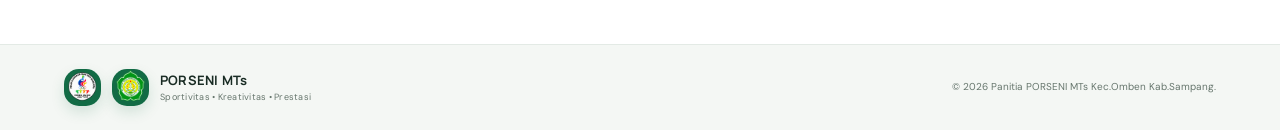
==== commit ce37e4d8: "Update index.html" ====
--- a/index.html
+++ b/index.html
@@ -47,7 +47,7 @@
   <section class="section section-wrap" id="statistik-pendaftaran">
     <div class="section-heading">
       <div><span class="eyebrow dark">STATISTIK PENDAFTARAN</span><h2>Rekap peserta terdaftar</h2></div>
-      <p>Data otomatis diperbarui dari file <code>data/rekap.json</code> yang diekspor panitia. Hanya menampilkan jumlah, bukan data pribadi.</p>
+      <p>Data otomatis diperbarui <!-- dari file <code>data/rekap.json</code> yang diekspor --> oleh panitia. Hanya menampilkan jumlah, bukan data pribadi.</p>
     </div>
     <div id="statistikWrap"><div class="empty-state">Memuat data pendaftaran…</div></div>
   </section>
@@ -57,7 +57,7 @@
     <div class="feature-grid">
       <article class="feature-card"><span class="feature-icon green">🎯</span><h3>Tujuan</h3><p id="profilTujuan">Mengembangkan potensi peserta didik dalam bidang olahraga dan seni.</p></article>
       <article class="feature-card"><span class="feature-icon gold">🤝</span><h3>Persaudaraan</h3><p>Membangun silaturahmi dan semangat kebersamaan antarmadrasah.</p></article>
-      <article class="feature-card"><span class="feature-icon purple">🌟</span><h3>Karakter</h3><p>Menumbuhkan disiplin, percaya diri, kreativitas, dan sikap sportif.</p></article>
+      <article class="feature-card"><span class="feature-icon purple">🙏</span><h3>Karakter</h3><p>Menumbuhkan disiplin, percaya diri, kreativitas, dan sikap sportif.</p></article>
     </div>
   </section>
 
@@ -72,7 +72,7 @@
     <div class="section-heading"><div><span class="eyebrow dark">PILIH KATEGORI</span><h2>Cabang perlombaan</h2></div><a class="text-link" href="pendaftaran.html">Buka formulir pendaftaran ↗</a></div>
     <div class="filter-row"><input id="searchLomba" type="search" placeholder="Cari nama lomba…" aria-label="Cari lomba"><select id="filterKategori" aria-label="Filter kategori"><option value="">Semua kategori</option></select></div>
     <div id="lombaGrid" class="competition-grid"><div class="empty-state">Memuat daftar lomba…</div></div>
-    <p class="small-note">Daftar lomba contoh dapat diubah melalui file <code>data/lomba.json</code>.</p>
+    <p class="small-note">Daftar lomba sewaktu-waktu bisa berubah sesuai kondisi pendaftar <!-- contoh dapat diubah melalui file <code>data/lomba.json</code>. --> </p>
   </section>
 
   <section class="section gallery-section" id="galeri">
